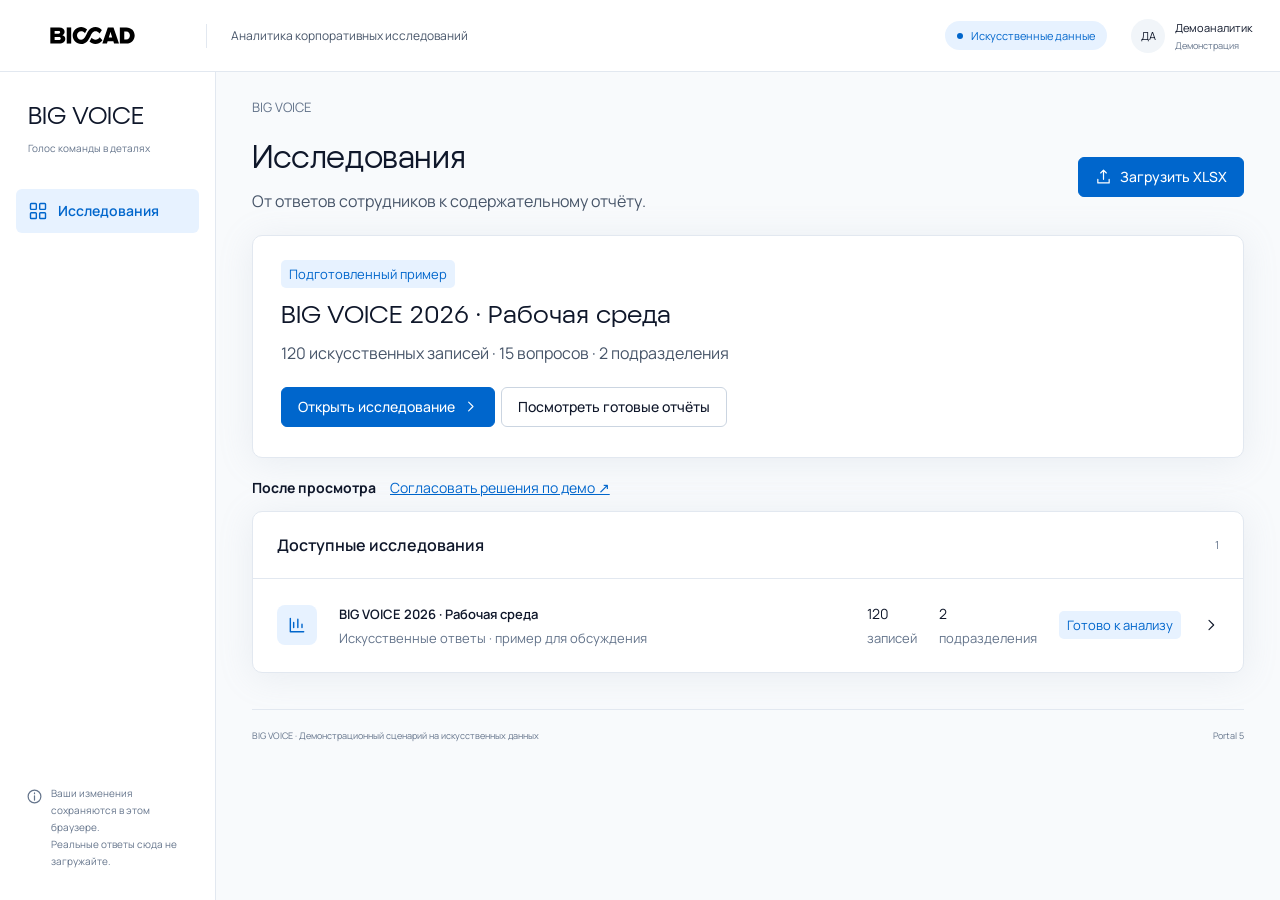
==== index.html @ deaf7852 "Publish BIG VOICE synthetic survey demo for GitHub Pages" ====
<!doctype html>
<html lang="ru">
  <head>
    <meta charset="UTF-8" />
    <meta name="viewport" content="width=device-width, initial-scale=1" />
    <meta name="theme-color" content="#0066cc" />
    <link rel="icon" type="image/svg+xml" href="./portal5/assets/logo-mark.svg" />
    <title>BIG VOICE — анализ ответов</title>
    <script type="module" crossorigin src="./assets/index-QwGUGbCB.js"></script>
    <link rel="modulepreload" crossorigin href="./assets/rolldown-runtime-pP25SEvz.js">
    <link rel="stylesheet" crossorigin href="./assets/index-2g3LGQXd.css">
  </head>
  <body><div id="root"></div></body>
</html>
---- assets/index-2g3LGQXd.css ----
.metric-dashboard{gap:20px;margin-top:16px;display:grid}.metric-method-note{border-left:3px solid var(--color-accent);background:var(--color-bg-subtle);border-radius:4px;padding:14px 18px}.metric-method-note strong{font-size:14px}.metric-method-note p,.metric-footnote{color:var(--color-ink-muted);margin:5px 0 0;font-size:13px}.metric-cards{grid-template-columns:repeat(auto-fit,minmax(min(100%,258px),1fr));gap:16px;display:grid}.metric-card{flex-direction:column;align-items:flex-start;min-width:0;padding:20px;display:flex}.metric-card h2{margin:0;font-size:17px;font-weight:650}.metric-number,.metric-unavailable{font-family:var(--font-display);color:var(--color-accent-text);font-variant-numeric:tabular-nums;margin:14px 0 4px;font-size:38px;line-height:1.1;display:block}.metric-unavailable{color:var(--color-ink-muted);font-size:25px}.metric-card .metric-base{color:var(--color-ink-muted);margin:4px 0 12px;font-size:12px;line-height:1.6}.metric-reference{border-top:1px solid var(--color-border);flex-wrap:wrap;gap:5px 14px;width:100%;margin:0 0 12px;padding-top:9px;font-size:12px;display:flex}.metric-reference b{white-space:nowrap;font-weight:600}.metric-card details{width:100%;margin-top:auto;font-size:13px}.metric-card summary{cursor:pointer;color:var(--color-accent-text);padding:5px 0;font-weight:650}.metric-card details p{margin:8px 0;line-height:1.5}.metric-source{gap:3px;margin:8px 0;display:grid}.metric-source .text-button{text-align:start;justify-self:start}.metric-source small,.metric-downloads span{color:var(--color-ink-muted)}.metric-downloads{flex-wrap:wrap;align-items:center;gap:12px;margin-top:12px;font-size:12px;display:flex}.metric-toolbar{flex-wrap:wrap;align-items:end;gap:14px;margin:12px 0;display:flex}.metric-toolbar label{min-width:min(260px,100%)}.metric-heat-cell{font-variant-numeric:tabular-nums}.metric-heat-cell small{color:var(--color-ink-muted);display:block}.driver-panel summary{cursor:pointer;font:600 18px var(--font-ui);color:var(--color-ink)}.driver-panel[open] summary{margin-bottom:14px}.metric-tabs{flex-direction:row;justify-self:start}.metric-card h2,.metric-card .metric-base{font:500 var(--text-base)/var(--leading-base) var(--font-ui)}.metric-number{font:500 28px/32px var(--font-mono)}.metric-reference,.metric-card summary,.metric-footnote{font-size:var(--text-sm);line-height:var(--leading-sm)}.metric-card .download-menu{margin-top:4px}.metric-card .metric-add{margin-top:6px}.metric-card .download-menu .metric-downloads{margin-top:4px}.feedback-desk{gap:18px;min-width:0;display:grid}.feedback-desk>label{max-width:360px}.feedback-tabs{flex-wrap:wrap;justify-self:start}.feedback-caption{color:var(--color-ink-muted);background:var(--color-bg-subtle);border:1px solid var(--color-border);border-radius:var(--radius-sm);padding:12px 16px;font-size:13px}.feedback-columns{grid-template-columns:minmax(200px,.8fr) minmax(280px,1.3fr);gap:24px;display:grid}.feedback-list{flex-direction:column;align-self:start;gap:5px;max-height:550px;display:flex;overflow:auto}.feedback-list button{background:var(--color-surface);color:var(--color-ink);border:1px solid var(--color-border);border-radius:var(--radius-sm);text-align:left;padding:12px}.feedback-list button[aria-pressed=true]{background:var(--color-accent-soft);border-color:var(--color-accent)}.feedback-list small{color:var(--color-ink-muted);margin-bottom:5px;font-size:11px;display:block}.feedback-list span{-webkit-line-clamp:2;-webkit-box-orient:vertical;font-size:13px;display:-webkit-box;overflow:hidden}.feedback-heading,.feedback-buttons{flex-wrap:wrap;justify-content:space-between;align-items:center;gap:12px;display:flex}.feedback-buttons{justify-content:start}.feedback-desk details{margin:18px 0;font-size:13px}.feedback-desk summary{cursor:pointer;color:var(--color-accent-text);font-weight:600}.feedback-editor textarea{min-height:105px}.feedback-editor .tools-row>label,.feedback-action-form .tools-row>label{flex:1;min-width:min(155px,100%)}.feedback-desk .tools-row{align-items:end}.feedback-desk .data-table th,.feedback-desk .data-table td{font-family:var(--font-ui);text-align:left}.feedback-desk .feedback-table{overflow-x:auto}.feedback-action-form{border:1px solid var(--color-border);border-radius:var(--radius-md);margin-top:18px;padding:20px}.feedback-action-form h3{margin-bottom:15px}@media (width<=850px){.feedback-columns{grid-template-columns:1fr}.feedback-list{max-height:190px}.feedback-desk .panel{padding:18px}.feedback-desk .button{white-space:normal}}@font-face{font-family:Manrope;font-style:normal;font-weight:200 800;font-display:swap;src:url(./Manrope-Variable-cyrillic-Dvxsihut.woff2)format("woff2");unicode-range:U+301,U+400-45F,U+490-491,U+4B0-4B1,U+2116}@font-face{font-family:Manrope;font-style:normal;font-weight:200 800;font-display:swap;src:url(./Manrope-Variable-latin-DHIcAJRg.woff2)format("woff2");unicode-range:U+??,U+131,U+152-153,U+2BB-2BC,U+2C6,U+2DA,U+2DC,U+304,U+308,U+329,U+2000-206F,U+20AC,U+2122,U+2191,U+2193,U+2212,U+2215,U+FEFF,U+FFFD}@font-face{font-family:Biocad Display;font-style:normal;font-weight:400;font-display:swap;src:url(./BiocadDisplay-Regular-CDNo1f7N.ttf)format("truetype")}@font-face{font-family:Biocad Display;font-style:normal;font-weight:700;font-display:swap;src:url(./BiocadDisplay-Bold-CX1rJ5Zh.ttf)format("truetype")}@font-face{font-family:Biocad Display;font-style:normal;font-weight:500 600;font-display:swap;src:url(./BiocadDisplay-Bold-CX1rJ5Zh.ttf)format("truetype")}@font-face{font-family:JetBrains Mono;font-style:normal;font-weight:100 800;font-display:swap;src:url(./JetBrainsMono-Variable-cyrillic-D73BlboJ.woff2)format("woff2");unicode-range:U+301,U+400-45F,U+490-491,U+4B0-4B1,U+2116}@font-face{font-family:JetBrains Mono;font-style:normal;font-weight:100 800;font-display:swap;src:url(./JetBrainsMono-Variable-latin-B9CIFXIH.woff2)format("woff2");unicode-range:U+??,U+131,U+152-153,U+2BB-2BC,U+2C6,U+2DA,U+2DC,U+304,U+308,U+329,U+2000-206F,U+20AC,U+2122,U+2191,U+2193,U+2212,U+2215,U+FEFF,U+FFFD}:root{--primary-50:#f2f8ff;--primary-100:#e7f2ff;--primary-200:#dcecff;--primary-300:#c4dfff;--primary-400:#7eb8ff;--primary-500:#3389f4;--primary-600:#06c;--primary-700:#09549d;--primary-800:#0b4482;--primary-900:#0e2a5a;--secondary-50:#f8fafc;--secondary-100:#f1f5f9;--secondary-200:#e2e8f0;--secondary-300:#cbd5e1;--secondary-400:#94a3b8;--secondary-500:#64748b;--secondary-600:#475569;--secondary-700:#334155;--secondary-800:#1e293b;--secondary-900:#0f172a;--neutral-50:#fafafa;--neutral-100:#f5f5f5;--neutral-200:#e5e5e5;--neutral-300:#d4d4d4;--neutral-400:#a3a3a3;--neutral-500:#737373;--neutral-600:#525252;--neutral-700:#404040;--neutral-800:#262626;--neutral-900:#171717;--red-50:#ffe9e8;--red-100:#fcdbd9;--red-200:#fac9c5;--red-300:#f8b7b2;--red-400:#f5928c;--red-500:#f16e65;--red-600:#ee4a3f;--red-700:#bf3b32;--red-800:#912d26;--red-900:#621e19;--green-50:#d9f2e7;--green-100:#c7ecdb;--green-200:#b6e5d0;--green-300:#a4dec4;--green-400:#80d1ac;--green-500:#5dc395;--green-600:#39b67d;--green-700:#2e9264;--green-800:#226d4b;--green-900:#174932;--orange-50:#fff7ed;--orange-100:#ffedd5;--orange-200:#fed7aa;--orange-300:#fdba74;--orange-400:#fb923c;--orange-500:#f97316;--orange-600:#ea580c;--orange-700:#c2410c;--orange-800:#9a3412;--orange-900:#7c2d12;--pink-50:#fdf2f8;--pink-100:#fce7f3;--pink-200:#fbcfe8;--pink-300:#f9a8d4;--pink-400:#f472b6;--pink-500:#ec4899;--pink-600:#db2777;--pink-700:#be185d;--pink-800:#9d174d;--pink-900:#831843;--purple-50:#f5f3ff;--purple-100:#ede9fe;--purple-200:#ddd6fe;--purple-300:#c4b5fd;--purple-400:#a78bfa;--purple-500:#8b5cf6;--purple-600:#7c3aed;--purple-700:#6d28d9;--purple-800:#5b21b6;--purple-900:#4c1d95;--teal-50:#f0fdfa;--teal-100:#ccfbf1;--teal-200:#99f6e4;--teal-300:#5eead4;--teal-400:#2dd4bf;--teal-500:#14b8a6;--teal-600:#0d9488;--teal-700:#0f766e;--teal-800:#115e59;--teal-900:#134e4a;--radius-10:10px;--radius-20:20px;--color-ink:var(--secondary-900);--color-ink-muted:var(--secondary-600);--color-ink-subtle:var(--secondary-500);--color-ink-faint:var(--secondary-400);--color-ink-inverse:#fff;--color-text-primary:var(--color-ink);--color-text-secondary:var(--color-ink-muted);--color-text-muted:var(--color-ink-subtle);--color-text-disabled:var(--color-ink-faint);--color-bg:#fff;--color-bg-page:var(--color-bg);--color-bg-canvas:var(--color-bg);--color-bg-navigation:var(--secondary-100);--color-bg-deep:var(--secondary-100);--color-bg-subtle:var(--secondary-50);--color-bg-muted:var(--secondary-100);--color-bg-hover:var(--secondary-100);--color-bg-overlay:#0f172a73;--color-surface:#fff;--color-surface-1:var(--color-surface);--color-surface-2:var(--secondary-50);--color-surface-3:var(--secondary-100);--color-surface-hover:var(--secondary-100);--color-surface-active:var(--secondary-200);--color-surface-elevated:#fff;--color-border:var(--secondary-200);--color-border-default:var(--color-border);--color-border-strong:var(--secondary-300);--color-border-subtle:var(--secondary-100);--color-border-hover:var(--secondary-400);--color-icon:var(--secondary-600);--color-icon-secondary:var(--secondary-500);--color-icon-muted:var(--secondary-400);--color-accent-light:var(--primary-400);--color-accent-base:var(--primary-600);--color-accent-dark:var(--primary-900);--color-accent:var(--color-accent-base);--color-accent-default:var(--color-accent);--color-accent-hover:var(--primary-700);--color-accent-active:var(--primary-800);--color-accent-soft:var(--primary-100);--color-accent-soft-hover:var(--primary-200);--color-accent-text:var(--primary-600);--color-accent-subtle:color-mix(in srgb, var(--color-accent-base) 10%, transparent);--color-accent-selected:color-mix(in srgb, var(--color-accent-base) 16%, transparent);--color-accent-focus:color-mix(in srgb, var(--color-accent-base) 30%, transparent);--color-accent-border:color-mix(in srgb, var(--color-accent-base) 50%, transparent);--color-accent-ring:color-mix(in srgb, var(--color-accent-base) 40%, transparent);--color-accent-gradient:linear-gradient(135deg, #3389f4 0%, #06c 100%);--color-on-accent:#fff;--color-status-success:var(--green-600);--color-status-success-soft:var(--green-50);--color-status-success-text:var(--green-800);--color-status-warning:var(--orange-500);--color-status-warning-soft:var(--orange-50);--color-status-warning-text:var(--orange-700);--color-status-danger:var(--red-600);--color-status-danger-soft:var(--red-50);--color-status-danger-text:var(--red-700);--color-status-danger-ring:color-mix(in srgb, var(--red-600) 30%, transparent);--color-status-info:var(--primary-500);--color-status-info-soft:var(--primary-100);--color-status-info-text:var(--primary-700);--color-status-error:var(--color-status-danger);--color-status-error-soft:var(--color-status-danger-soft);--color-status-error-text:var(--color-status-danger-text);--color-status-on:#fff;--color-avatar-blue-bg:#e7f2ff;--color-avatar-blue-text:#06c;--color-avatar-orange-bg:#ffedd5;--color-avatar-orange-text:#ea580c;--color-avatar-purple-bg:#ede9fe;--color-avatar-purple-text:#7c3aed;--color-avatar-green-bg:#c7ecdb;--color-avatar-green-text:#2e9264;--color-avatar-teal-bg:#ccfbf1;--color-avatar-teal-text:#0f766e;--color-avatar-pink-bg:#fce7f3;--color-avatar-pink-text:#db2777;--color-ai-from:var(--primary-500);--color-ai-to:var(--purple-500);--color-ai-soft:linear-gradient(135deg, #e7f2ff 0%, #f5f3ff 100%);--radius-2xs:4px;--radius-xs:6px;--radius-sm:8px;--radius-md:12px;--radius-lg:16px;--radius-xl:22px;--radius-2xl:24px;--radius-3xl:26px;--radius-full:9999px;--shadow-xs:0 1px 2px #94a3b81f;--shadow-sm:0 2px 5px #94a3b826;--shadow-md:0 2px 20px #94a3b840;--shadow-lg:0 4px 35px #94a3b826;--shadow-tooltip:0 2px 5px #94a3b826;--shadow-dropdown:0 2px 20px #94a3b840;--shadow-card:0 4px 35px #94a3b826;--shadow-input-active:0 0 0 2px var(--color-accent-ring);--shadow-ring:0 0 0 2px var(--color-accent-ring);--shadow-overlay:0 2.77px 2.21px #68686812, 0 6.65px 5.32px #6868680d, 0 12.52px 10.02px #6868680a, 0 22.34px 17.87px #68686809, 0 41.78px 33.42px #68686807, 0 100px 80px #68686805;--font-ui:"Manrope", -apple-system, BlinkMacSystemFont, system-ui, sans-serif;--font-display:"Biocad Display", "Manrope", -apple-system, system-ui, sans-serif;--font-mono:"JetBrains Mono", ui-monospace, SFMono-Regular, monospace;--duration-fast:.1s;--duration-base:.2s;--duration-slow:.25s;--duration-slower:.32s;--duration-highlight:3s;--duration-highlight-fade:.5s;--duration-glow:1.5s;--ease-out:cubic-bezier(.16, 1, .3, 1);--ease-in-out:cubic-bezier(.4, 0, .2, 1);--z-dropdown:1000;--z-sticky:1100;--z-fixed:1200;--z-overlay:1300;--z-modal:1400;--z-popover:1500;--z-toast:1600;--z-tooltip:1700;--header-h:60px;--sidebar-w:232px;--sidebar-w-collapsed:60px;--container-max:1400px;--text-xs:12px;--leading-xs:16px;--text-sm:13px;--leading-sm:18px;--text-base:14px;--leading-base:20px;--text-md:16px;--leading-md:24px;--text-lg:18px;--leading-lg:28px;--text-xl:20px;--leading-xl:28px;--text-2xl:24px;--leading-2xl:32px;--text-3xl:32px;--leading-3xl:40px;--weight-normal:400;--weight-medium:500;--weight-semibold:600;--weight-bold:700;--weight-extrabold:800}.distribution{width:100%;height:auto;font-family:var(--font-ui);display:block;overflow:visible}.distribution-mobile{display:none}.chart-grid{stroke:var(--color-border);stroke-width:1px;stroke-dasharray:3 5}.chart-label{fill:var(--color-ink-muted);font-size:14px}.chart-tick{fill:var(--color-ink-subtle);font:12px var(--font-mono)}.chart-value{fill:var(--color-ink);font:500 14px var(--font-mono)}.chart-bar{fill:var(--color-accent)}.chart-empty{text-align:center;color:var(--color-ink-muted);padding:80px 20px}.slide,.slide *{box-sizing:border-box}.slide{background:var(--color-surface);width:1280px;height:720px;color:var(--color-ink);font-family:var(--font-ui);flex-direction:column;padding:36px 48px 28px;display:flex;overflow:hidden}.slide p,.slide h1,.slide h2{margin:0}.slide-brand{height:40px;color:var(--color-ink-muted);align-items:center;gap:24px;margin-bottom:25px;font-size:13px;display:flex}.slide-brand img{width:118px;height:auto}.slide-demo{background:var(--color-accent-soft);color:var(--color-accent-text);border-radius:6px;margin-left:auto;padding:7px 12px}.slide .slide-title{font:400 34px/1.2 var(--font-display);overflow-wrap:anywhere;height:82px}.slide .slide-scope{color:var(--color-ink-muted);margin-top:4px;font-size:15px}.slide-body{flex:1;grid-template-columns:790px 1fr;gap:30px;min-height:0;margin-top:22px;display:grid}.slide-chart{border-right:1px solid var(--color-border);min-width:0;padding-right:26px}.slide h2{font-size:17px;font-weight:600;line-height:1.5}.slide .slide-unit{color:var(--color-ink-subtle);margin:7px 0 13px;font-size:12px}.slide .distribution{width:720px}.slide-base{border-bottom:1px solid var(--color-border);align-items:center;gap:14px;margin-bottom:20px;padding-bottom:22px;display:flex}.slide-base strong{font:400 48px/1 var(--font-display);color:var(--color-accent)}.slide-base span{max-width:105px;color:var(--color-ink-muted);font-size:13px;line-height:1.6}.slide .slide-note{white-space:pre-wrap;overflow-wrap:anywhere;height:224px;margin-top:12px;font-size:15px;line-height:1.65}.slide-note-empty{color:var(--color-ink-subtle)}.slide-footer{border-top:1px solid var(--color-border);color:var(--color-ink-muted);justify-content:space-between;align-items:end;margin-top:18px;padding-top:14px;font-size:11px;line-height:1.7;display:flex}.slide-footer>span{font:14px var(--font-mono)}.slide{break-after:page}.slide:last-child{break-after:auto}.slide-text{white-space:pre-wrap;overflow-wrap:anywhere;flex:1;min-height:0;padding:32px 0;font-size:24px;line-height:1.65}.slide-summary{flex:1;min-height:0;padding-top:15px}.slide-summary table,.slide-comparison{border-collapse:collapse;text-align:left;width:100%;font-size:12px;line-height:1.35}.slide-summary td,.slide-summary th,.slide-comparison td,.slide-comparison th{border-bottom:1px solid var(--color-border);padding:5px 8px}.slide-summary td:not(:first-child),.slide-comparison td:not(:first-child){font-family:var(--font-mono);text-align:right}.slide-summary>p{margin-top:10px;font-size:12px}.slide-comparison{font-size:11px}.slide-comparison th{font-size:10px}.slide .slide-scope{font-size:12px;line-height:1.5}.slide-chart>h2{font-size:15px}.slide .slide-title{flex-shrink:0;height:70px}.slide-summary{overflow:hidden}.slide-summary td,.slide-summary th{padding-block:3px}.slide-summary>p{white-space:pre-wrap;overflow-wrap:anywhere}.slide .slide-title{height:auto;max-height:84px;line-height:1.2}.slide .slide-scope,.slide .slide-unit,.slide-footer{font-size:14px}.slide-footer{margin-top:auto;line-height:1.4}.slide-story{overflow-wrap:anywhere;flex:1;min-height:0;margin:14px 0}.story-table{border-collapse:collapse;text-align:left;width:100%;font-size:18px;line-height:1.25}.story-table th,.story-table td{border-bottom:1px solid var(--color-border);padding:5px 12px}.story-table thead{background:var(--color-bg-subtle)}.story-table th:not(:first-child),.story-table td{text-align:right}.story-table strong,.evp-pair strong{font-family:var(--font-mono);font-variant-numeric:tabular-nums}.story-evidence small{font:13px/18px var(--font-ui);color:var(--color-ink-muted);display:block}.story-table tfoot{border-top:2px solid var(--color-border)}.story-table tfoot th{font-weight:500}.evp-definition{font-size:18px}.evp-pair{grid-template-columns:repeat(2,minmax(0,1fr));gap:24px;margin:20px 0;display:grid}.evp-pair section{background:var(--color-bg-subtle);border-top:3px solid var(--color-accent);padding:24px}.evp-pair strong{color:var(--color-accent-text);margin:12px 0 4px;font-size:38px;display:block}.story-note,.slide-story blockquote{white-space:pre-wrap;font-size:16px;line-height:1.45}.story-note{margin:10px 0}.slide-story blockquote{border-left:3px solid var(--color-accent);margin:12px 0;padding:8px 16px}.slide-body.full-chart{grid-template-columns:1fr}.full-chart .slide-chart{border:0;padding:0}.full-chart .distribution{width:100%;max-height:322px}.slide .slide-title{text-wrap:balance}.slide .evp-pair h2{margin-top:8px;font-size:22px}.story-table:has(+small) td{padding-block:2px}.slide-story:has(.story-note) .story-table td{padding-block:2px}.slide-story:has(.story-note) .story-table small{margin-left:12px;display:inline-block}.slide-story .story-table td,.slide-story .story-table th{padding-block:3px}.slide:has(.slide-story) .slide-brand{margin-bottom:12px}.slide-story{margin:8px 0}*{box-sizing:border-box}html{font:14px var(--font-ui);color:var(--color-ink);background:var(--color-bg-subtle);-webkit-font-smoothing:antialiased}body{margin:0}button,input,select,textarea{font:inherit}button{cursor:pointer}button:disabled{cursor:not-allowed;opacity:.5}button,a,input,select,textarea{transition:background-color .12s,border-color .12s}:focus-visible{outline:2px solid var(--color-accent);outline-offset:3px;box-shadow:var(--shadow-ring)}h1,h2,h3,p{margin:0}h2{font-size:19px;font-weight:600}h3{font-size:14px}p{line-height:1.7}button svg{flex-shrink:0}a{color:var(--color-accent-text)}.topbar{background:var(--color-surface);border-bottom:1px solid var(--color-border);align-items:center;gap:24px;height:72px;padding:0 28px;display:flex}.brand-logo{width:129px}.topbar-divider{background:var(--color-border);width:1px;height:24px;margin-left:25px}.service-label{color:var(--color-ink-muted);font-size:12px}.demo-pill{background:var(--color-accent-soft);color:var(--color-accent-text);border-radius:30px;align-items:center;gap:8px;margin-left:auto;padding:7px 12px;font-size:11px;display:flex}.demo-pill>span{background:var(--color-accent);border-radius:50%;width:6px;height:6px}.profile{align-items:center;gap:10px;font-size:11px;display:flex}.profile small{color:var(--color-ink-subtle);margin-top:4px;display:block}.avatar{background:var(--color-bg-muted);border-radius:50%;place-items:center;width:34px;height:34px;font-size:11px;display:grid}.app{min-height:100vh}.sidebar{background:var(--color-surface);border-right:1px solid var(--color-border);flex-direction:column;width:216px;min-height:calc(100vh - 72px);padding:30px 16px;display:flex;position:absolute;top:72px;bottom:0;left:0}.product-name{font:25px var(--font-display);padding:0 12px 34px}.product-name>span{font:10px var(--font-ui);color:var(--color-ink-subtle);margin-top:9px;display:block}nav{flex-direction:column;gap:6px;display:flex}.nav-item{color:var(--color-ink-muted);text-align:left;background:0 0;border:0;border-radius:6px;align-items:center;gap:10px;padding:12px;font-size:12px;display:flex}.nav-item:hover{background:var(--color-bg-subtle)}.nav-item.active{color:var(--color-accent-text);background:var(--color-accent-soft);font-weight:600}.nav-count{font:10px var(--font-mono);background:var(--color-bg-muted);border-radius:4px;margin-left:auto;padding:3px 6px}.nav-divider{background:var(--color-border);height:1px;margin:18px 12px}.nav-study-label{color:var(--color-ink-subtle);padding:0 12px 9px;font-size:10px}.sidebar-bottom{color:var(--color-ink-subtle);gap:8px;margin-top:auto;padding:40px 10px 0;font-size:10px;display:flex}.sidebar-bottom svg{flex-shrink:0;margin-top:3px}main{max-width:1740px;min-height:calc(100vh - 72px);margin-left:216px;padding:26px 36px}.breadcrumb{color:var(--color-ink-subtle);align-items:center;gap:10px;min-width:0;margin-bottom:24px;font-size:11px;display:flex}.breadcrumb button{color:var(--color-ink-subtle);background:0 0;border:0;padding:0;font-size:11px}.breadcrumb>span{text-overflow:ellipsis;white-space:nowrap;overflow:hidden}.page-heading{justify-content:space-between;align-items:center;gap:20px;margin-bottom:22px;display:flex}.page-heading h1{font:36px/1.2 var(--font-display);letter-spacing:-.4px;outline:none}.page-heading p{color:var(--color-ink-muted);max-width:75ch;margin-top:9px;font-size:12px}.card{background:var(--color-surface);border:1px solid var(--color-border);box-shadow:var(--shadow-card);border-radius:10px;min-width:0}.panel{padding:26px}.panel h2{margin-bottom:14px}.panel>p{margin-bottom:20px}.muted{color:var(--color-ink-subtle);font-size:12px;line-height:1.8}.tag{background:var(--color-accent-soft);color:var(--color-accent-text);white-space:nowrap;border-radius:5px;padding:5px 8px;font-size:10px;display:inline-flex}.button{border:1px solid var(--color-border-strong);background:var(--color-surface);min-height:40px;color:var(--color-ink);white-space:nowrap;border-radius:6px;justify-content:center;align-items:center;gap:8px;padding:9px 16px;font-size:12px;font-weight:500;text-decoration:none;display:inline-flex}.button:hover:not(:disabled){background:var(--color-bg-subtle);border-color:var(--color-border-hover)}.button.primary{background:var(--color-accent);border-color:var(--color-accent);color:var(--color-on-accent)}.button.primary:hover:not(:disabled){background:var(--color-accent-hover)}.text-button{color:var(--color-accent-text);background:0 0;border:0;justify-content:center;align-items:center;gap:7px;padding:8px 0;font-size:12px;display:inline-flex}.text-button:hover:not(:disabled){text-underline-offset:3px;text-decoration:underline}label{color:var(--color-ink-muted);flex-direction:column;gap:9px;font-size:12px;font-weight:600;display:flex}select,input,textarea{border:1px solid var(--color-border-strong);background:var(--color-surface);width:100%;min-width:0;color:var(--color-ink);border-radius:6px;font-weight:400}input,select{height:40px;padding:0 12px}textarea{resize:vertical;min-height:155px;padding:12px;font-size:13px;line-height:1.8}select:hover,input:hover,textarea:hover{border-color:var(--color-border-hover)}fieldset{border:0;min-width:0;margin:0;padding:0}.input-caption{color:var(--color-ink-subtle);justify-content:space-between;gap:12px;margin-top:9px;font-size:10px;display:flex}.welcome{grid-template-columns:1.15fr 1fr;gap:55px;padding:36px 40px;display:grid}.welcome-copy>p{color:var(--color-ink-muted);max-width:50ch;margin-bottom:24px;font-size:12px}.welcome-caption{color:var(--color-ink-subtle);margin-top:15px;font-size:10px;display:block}.welcome-visual{background:var(--color-bg-subtle);border:1px solid var(--color-border);border-radius:10px;align-self:center;padding:24px 27px}.visual-heading{justify-content:space-between;align-items:center;margin-bottom:18px;font-size:12px;font-weight:600;display:flex}.visual-heading svg{color:var(--color-accent)}.visual-row{margin:16px 0}.visual-row>span{color:var(--color-ink-muted);font-size:11px}.visual-row>div{background:var(--color-bg-muted);border-radius:3px;height:12px;margin-top:7px}.visual-row i{background:var(--color-accent);border-radius:3px;height:100%;display:block}.visual-row:nth-child(3) i{opacity:.7}.visual-row:nth-child(4) i{opacity:.5}.visual-row:nth-child(5) i{opacity:.85}.welcome-visual>p{color:var(--color-ink-subtle);margin-top:22px;font-size:9px}.journey{grid-template-columns:repeat(3,1fr);gap:22px;margin:27px 0 30px;display:grid}.journey>div{align-items:center;gap:12px;display:flex}.journey>div>span{background:var(--color-surface);border:1px solid var(--color-border);width:32px;height:32px;font:12px var(--font-mono);color:var(--color-accent);border-radius:50%;place-items:center;display:grid}.journey strong{font-size:12px;font-weight:600}.journey p{color:var(--color-ink-subtle);margin-top:4px;font-size:10px}.section-head{border-bottom:1px solid var(--color-border);justify-content:space-between;align-items:center;gap:16px;padding:22px 24px;display:flex}.section-head h2{font-size:16px}.section-head>span{color:var(--color-ink-subtle);font-size:11px}.section-head p{color:var(--color-ink-subtle);margin-top:6px;font-size:11px}.study-row{text-align:left;border:0;border-bottom:1px solid var(--color-border);width:100%;color:var(--color-ink);background:0 0;align-items:center;gap:22px;padding:25px 24px;font-size:14px;display:flex}.study-row:last-child{border-bottom:0}.study-row:hover{background:var(--color-bg-subtle)}.study-row small{color:var(--color-ink-subtle);margin-top:6px;font-size:10px;display:block}.study-row-title{flex:1;min-width:0}.study-row-title strong{overflow-wrap:anywhere;font-size:13px;font-weight:600}.study-icon{background:var(--color-accent-soft);width:40px;height:40px;color:var(--color-accent);border-radius:8px;flex-shrink:0;place-items:center;display:grid}.study-row>span:not(.study-row-title):not(.study-icon){flex-shrink:0}.study-intro{justify-content:space-between;align-items:center;gap:30px;padding:26px 30px;display:flex}.study-intro h2{font:26px var(--font-display);margin:14px 0 12px}.study-intro p{color:var(--color-ink-muted);max-width:70ch;font-size:12px}.source-line{color:var(--color-ink-subtle);margin-top:17px;font-size:10px;line-height:1.8}.summary-strip{grid-template-columns:repeat(4,1fr);margin:26px 0 30px;padding:4px 0;display:grid}.summary-strip>div{border-right:1px solid var(--color-border);flex-direction:column;gap:9px;padding:0 25px;display:flex}.summary-strip>div:first-child{padding-left:0}.summary-strip>div:last-child{border:0}.summary-strip span{color:var(--color-ink-subtle);font-size:11px}.overview-grid{grid-template-columns:minmax(0,1fr) 300px;gap:24px;display:grid}.question-row{border:0;border-bottom:1px solid var(--color-border);text-align:left;width:100%;color:var(--color-ink);background:0 0;align-items:center;gap:25px;padding:19px 24px;font-size:12px;display:flex}.question-row:last-child{border:0}.question-row:hover{background:var(--color-bg-subtle)}.question-row>span:first-child{flex:1}.question-row small{color:var(--color-ink-subtle);margin:3px 0 6px;font-size:10px;display:block}.question-row strong{font-size:12px;font-weight:600}.question-row>span:nth-child(2){text-align:right;font-family:var(--font-mono)}.question-row>span:nth-child(2) small{font-family:var(--font-ui);margin:5px 0 0}.overview-aside{flex-direction:column;gap:23px;display:flex}.overview-aside h2{font-size:16px}.department-row{border-bottom:1px solid var(--color-border);justify-content:space-between;gap:10px;padding:16px 0;font-size:12px;line-height:1.7;display:flex}.department-row strong{font:14px var(--font-mono)}.overview-aside .muted{margin:16px 0 0;font-size:10px}.method-card{color:var(--color-ink-muted);padding:0 12px}.method-card>svg{color:var(--color-accent);float:left;margin-right:9px}.method-card h3{margin:2px 0 14px;font-size:12px}.method-card p{margin-top:12px;font-size:11px}.analysis-toolbar{align-items:end;gap:24px;margin-bottom:24px;display:flex}.scope-field{width:330px;max-width:100%}.analysis-toolbar>.muted{flex:1;margin-bottom:10px;font-size:11px}.analysis-toolbar .text-button{margin-bottom:5px}.analysis-layout{grid-template-columns:230px minmax(0,1fr);align-items:start;gap:24px;display:grid}.question-nav{padding:22px 12px}.question-nav h2{padding:0 10px 12px;font-size:15px}.question-nav h3{color:var(--color-ink-subtle);padding:19px 10px 9px;font-size:10px;font-weight:500}.question-nav button{text-align:left;color:var(--color-ink-muted);background:0 0;border:0;border-radius:5px;justify-content:space-between;align-items:center;gap:8px;width:100%;padding:11px 10px;font-size:11px;line-height:1.7;display:flex}.question-nav button:hover{background:var(--color-bg-subtle)}.question-nav button.active{background:var(--color-accent-soft);color:var(--color-accent-text);font-weight:600}.analysis-card{padding:25px 26px 0}.card-heading{justify-content:space-between;align-items:center;gap:16px;display:flex}.card-heading h2{font:26px var(--font-display)}.section-caption{color:var(--color-ink-subtle);margin-bottom:7px;font-size:10px;display:block}.question{color:var(--color-ink-muted);max-width:75ch;margin-top:16px;font-size:12px}.sample-strip{border-top:1px solid var(--color-border);border-bottom:1px solid var(--color-border);flex-wrap:wrap;gap:27px;margin:23px 0;padding:18px 0;display:flex}.sample-strip>div{border-right:1px solid var(--color-border);flex-direction:column;gap:6px;padding-right:27px;display:flex}.sample-strip>div:last-child{border:0;padding:0}.sample-strip strong{font:28px var(--font-display)}.sample-strip>div:nth-child(2) strong{color:var(--color-accent)}.sample-strip span{color:var(--color-ink-subtle);font-size:10px}.chart-heading{justify-content:space-between;align-items:center;gap:16px;margin-bottom:22px;display:flex}.chart-heading h3{font-size:12px}.segmented{border:1px solid var(--color-border);background:var(--color-bg-subtle);border-radius:6px;flex-shrink:0;padding:3px;display:flex}.segmented button{color:var(--color-ink-muted);background:0 0;border:0;border-radius:4px;padding:6px 9px;font-size:10px}.segmented button[aria-pressed=true]{color:var(--color-accent-text);background:var(--color-surface);box-shadow:var(--shadow-xs)}.chart-footnote{border-top:1px solid var(--color-border);color:var(--color-ink-subtle);align-items:start;gap:9px;margin-top:15px;padding:17px 0;font-size:10px;display:flex}.chart-footnote svg{flex-shrink:0;margin-top:3px}.analysis-actions{background:var(--color-bg-subtle);border-top:1px solid var(--color-border);border-radius:0 0 10px 10px;justify-content:space-between;align-items:center;gap:20px;margin:0 -26px;padding:20px 26px;display:flex}.analysis-actions strong{overflow-wrap:anywhere;font-size:12px;font-weight:600;display:block}.analysis-actions span{color:var(--color-ink-subtle);margin-top:6px;font-size:10px;line-height:1.6;display:block}.report-tray{border:1px solid var(--color-accent-border);background:var(--color-accent-soft);border-radius:8px;align-items:center;gap:14px;margin:24px 0;padding:17px 22px;font-size:11px;display:flex}.report-tray>span{flex:1;line-height:1.8}.report-tray>svg{color:var(--color-accent);flex-shrink:0}.data-table{border-collapse:collapse;width:100%;font-size:12px}.data-table th{color:var(--color-ink-subtle);background:var(--color-bg-subtle);text-align:left;font-size:10px;font-weight:500}.data-table td,.data-table th{border-bottom:1px solid var(--color-border);padding:13px 10px;line-height:1.6}.data-table td:not(:first-child),.data-table th:not(:first-child){text-align:right}.data-table td:not(:first-child){font-family:var(--font-mono);font-size:11px}.data-table small{font:9px var(--font-ui);color:var(--color-ink-subtle);margin-top:5px;display:block}.comparison-note{color:var(--color-ink-muted);margin-bottom:14px;font-size:10px}.table-scroll{overflow:auto}.table-scroll table{min-width:400px}.chart-loading{min-height:300px;color:var(--color-ink-subtle);place-items:center;display:grid}.import-layout{grid-template-columns:minmax(0,1fr) 300px;align-items:start;gap:25px;display:grid}.import-help{color:var(--color-ink-muted);font-size:12px;line-height:1.8}.import-help h2{font-size:17px}.import-help h3{margin:26px 0 12px}.import-help ol{padding-left:20px}.import-help li{margin:14px 0}.check-label{flex-direction:row;align-items:center;margin:25px 0 15px;font-size:11px;font-weight:400;line-height:1.7}.check-label input{flex-shrink:0;width:16px;height:16px}.upload-zone{border:1px dashed var(--color-accent);color:var(--color-accent-text);background:var(--color-accent-soft);cursor:pointer;text-align:center;border-radius:8px;align-items:center;padding:32px 20px;position:relative}.upload-zone input{max-width:270px;height:auto;margin-top:12px;padding:8px;font-size:11px}.upload-zone>span{color:var(--color-ink-muted);font-size:10px;font-weight:400}.upload-zone.disabled{opacity:1;cursor:default}.import-result{border-top:1px solid var(--color-border);margin-top:24px;padding-top:22px}.import-result p{color:var(--color-ink-muted);margin:12px 0 20px;font-size:12px}.import-result label{margin-bottom:18px}.import-result td:last-child{font-family:var(--font-ui);text-align:left}.success-line{color:var(--color-status-success-text);align-items:center;gap:8px;font-size:13px;font-weight:600;display:flex}.reports-grid{grid-template-columns:repeat(3,minmax(0,1fr));gap:24px;display:grid}.report-card{flex-direction:column;align-items:start;padding:25px;display:flex;position:relative}.report-card>svg{color:var(--color-accent);margin-bottom:26px}.report-card>.tag{position:absolute;top:27px;right:22px}.report-card h2{font:23px/1.3 var(--font-display);overflow-wrap:anywhere}.report-card>p{color:var(--color-ink-subtle);margin-top:12px;font-size:10px}.report-topics{color:var(--color-ink-muted);flex-direction:column;flex:1;gap:8px;margin:20px 0 24px;font-size:11px;display:flex}.report-card .button{width:100%}.empty-state{text-align:center;padding:60px 30px}.empty-state>svg{color:var(--color-accent);margin-bottom:20px}.empty-state h2{font:28px var(--font-display)}.empty-state p{max-width:58ch;color:var(--color-ink-muted);margin:15px auto 24px;font-size:12px}.editor-toolbar{border-bottom:1px solid var(--color-border);align-items:end;gap:14px;margin-bottom:25px;padding-bottom:25px;display:flex}.editor-toolbar>label{flex:1;max-width:460px}.save-state{color:var(--color-ink-subtle);max-width:140px;margin:0 auto 10px 0;font-size:10px;line-height:1.7}.editor-layout{grid-template-columns:320px minmax(0,1fr);align-items:start;gap:24px;display:grid}.block-list .section-head{padding:22px 20px}.block-item{text-align:left;width:100%;color:var(--color-ink);border:0;border-left:3px solid #0000;border-bottom:1px solid var(--color-border);background:0 0;align-items:start;gap:13px;padding:20px 17px;display:flex}.block-item.active{border-left-color:var(--color-accent);background:var(--color-accent-soft)}.block-number{font:12px var(--font-mono);color:var(--color-ink-subtle);margin-top:2px}.block-item strong{overflow-wrap:anywhere;font-size:12px;font-weight:600;line-height:1.7}.block-item small{color:var(--color-ink-subtle);margin-top:7px;font-size:10px;line-height:1.8;display:block}.add-more{margin:15px 20px}.block-editor>.section-head{padding:22px 25px}.block-controls{align-items:center;gap:10px;display:flex}.block-controls .button{min-height:30px;padding:6px 10px;font-size:10px}.block-controls .text-button{font-size:10px}.danger-text{color:var(--color-status-danger-text)}.block-editor fieldset{padding:24px 25px}.block-context{background:var(--color-bg-subtle);border-radius:6px;align-items:start;gap:12px;margin:24px 0;padding:18px;display:flex}.block-context svg{color:var(--color-accent);flex-shrink:0}.block-context strong{font-size:12px;font-weight:500;line-height:1.8}.block-context p{margin-top:8px;font-size:11px}.block-context small{color:var(--color-ink-subtle);margin-top:12px;font-size:10px;line-height:1.8;display:block}.editor-note{padding:0 25px 24px;font-size:10px}.preview-actions{align-items:center;gap:12px;margin-bottom:20px;display:flex}.preview-actions>span{color:var(--color-ink-muted);margin-right:auto;font-size:12px}.preview-explanation{color:var(--color-ink-muted);margin-bottom:22px;font-size:12px}.preview-panel{background:var(--color-bg-muted);border:1px solid var(--color-border);border-radius:10px;padding:24px}.preview-canvas{background:var(--color-surface);box-shadow:var(--shadow-md);position:relative;overflow:hidden}.preview-canvas iframe{transform-origin:0 0;border:0;width:1280px;position:absolute;top:0;left:0}.feedback:empty{display:none}.feedback{margin-bottom:18px;font-size:12px}.status{color:var(--color-accent-text);align-items:center;gap:9px;display:flex}.error{background:var(--color-status-danger-soft);color:var(--color-status-danger-text);border-radius:6px;margin-bottom:20px;padding:15px;font-size:12px;line-height:1.8}.error .text-button{margin-left:16px}.page-footer{border-top:1px solid var(--color-border);color:var(--color-ink-subtle);justify-content:space-between;gap:20px;margin-top:36px;padding-top:18px;font-size:9px;line-height:1.8;display:flex}.loading-state{padding:40px}.skip-link{z-index:10;background:var(--color-surface);color:var(--color-accent);padding:12px;position:absolute;top:-80px;left:12px}.skip-link:focus{top:8px}@media (width>=1600px){main{padding:30px 48px}.welcome{gap:100px;padding:42px 48px}.welcome-copy h2{font-size:40px}.analysis-layout{grid-template-columns:260px minmax(0,1fr)}}@media (width<=1200px){main{padding:24px}.sidebar{width:190px;padding-left:12px;padding-right:12px}main{margin-left:190px}.overview-grid{grid-template-columns:minmax(0,1fr) 260px}.welcome{gap:30px;padding:30px}.study-row{gap:15px;padding:22px 20px}.study-row .tag{display:none}.analysis-layout{grid-template-columns:195px minmax(0,1fr);gap:18px}.analysis-card{padding:22px 20px 0}.analysis-actions{flex-wrap:wrap;margin:0 -20px;padding:18px 20px}.chart-heading{flex-wrap:wrap}.sample-strip{gap:18px}.sample-strip>div{padding-right:18px}.editor-layout{grid-template-columns:270px minmax(0,1fr)}.editor-toolbar{flex-wrap:wrap}.editor-toolbar>label{min-width:240px}.save-state{max-width:none}.block-editor>.section-head{flex-wrap:wrap}.reports-grid{grid-template-columns:repeat(2,minmax(0,1fr))}.import-layout{grid-template-columns:minmax(0,1fr) 250px}}@media (width<=1000px){.service-label,.topbar-divider{display:none}.overview-grid,.import-layout{grid-template-columns:1fr}.overview-aside{grid-template-columns:1fr 1fr;display:grid}.welcome-copy h2{font-size:29px}.welcome{gap:24px;padding:26px}.welcome-visual{padding:20px}.study-intro{flex-wrap:wrap}.summary-strip>div{padding:0 15px}.analysis-layout{grid-template-columns:1fr}.question-nav{flex-wrap:wrap;gap:12px;padding:15px;display:flex}.question-nav h2{width:100%;padding-bottom:0}.question-nav h3{padding-top:5px}.question-nav>div{flex:1;min-width:140px}.analysis-toolbar>.muted{display:none}.editor-layout{grid-template-columns:240px minmax(0,1fr);gap:16px}.block-editor fieldset{padding:18px}.block-context{padding:12px}.journey{gap:12px}.journey strong{font-size:11px}.journey p{font-size:9px}}@media (width<=760px){.topbar{gap:12px;height:60px;padding:0 18px}.brand-logo{width:105px}.profile{display:none}.demo-pill{padding:6px 8px;font-size:9px}.sidebar{border-right:0;border-bottom:1px solid var(--color-border);width:auto;min-height:0;padding:12px 15px;position:static}.product-name,.sidebar-bottom,.nav-divider,.nav-study-label{display:none}.sidebar nav{flex-flow:wrap;gap:4px}.nav-item{gap:6px;padding:9px;font-size:11px}.nav-item svg{width:17px;height:17px}.nav-count{display:none}main{margin:0;padding:20px 18px}.page-heading h1{font-size:30px}.page-heading{flex-wrap:wrap;align-items:start;gap:15px}.page-heading p{font-size:11px}.breadcrumb{margin-bottom:20px;font-size:10px}.welcome{grid-template-columns:1fr;padding:25px}.welcome-visual{display:none}.welcome-copy h2{font-size:31px}.journey{grid-template-columns:1fr;gap:17px}.journey strong{font-size:12px}.journey p{font-size:10px}.study-row{flex-wrap:wrap;gap:15px}.study-row-title{flex-basis:calc(100% - 65px)}.study-row>span:nth-child(3){margin-left:55px}.study-row>svg{margin-left:auto}.study-intro{padding:22px}.study-intro h2{font-size:25px}.summary-strip{grid-template-columns:1fr 1fr;gap:24px}.summary-strip>div{padding:0 15px!important}.summary-strip>div:nth-child(2){border:0}.summary-strip span{font-size:10px}.summary-strip strong{font-size:30px}.overview-aside{grid-template-columns:1fr}.question-row{gap:15px;padding:18px}.question-row>.muted{display:none}.panel{padding:22px}.analysis-toolbar{gap:12px}.scope-field{flex:1}.question-nav{gap:8px}.question-nav>div{min-width:130px}.analysis-card{padding:20px 16px 0}.card-heading{flex-wrap:wrap;align-items:start}.card-heading h2{font-size:25px}.sample-strip{justify-content:space-between;gap:12px}.sample-strip>div{padding-right:12px}.sample-strip strong{font-size:26px}.sample-strip span{font-size:9px}.analysis-actions{margin:0 -16px;padding:18px 16px}.analysis-actions .button{width:100%}.report-tray{flex-wrap:wrap;padding:16px}.report-tray>span{min-width:200px}.report-tray>.button{width:100%}.analysis-card .distribution{display:none}.analysis-card .distribution-mobile{gap:18px;padding:9px 0 15px;display:grid}.mobile-bar-row>div:first-child{color:var(--color-ink-muted);justify-content:space-between;align-items:baseline;gap:12px;font-size:12px;line-height:1.6;display:flex}.mobile-bar-row strong{font:12px var(--font-mono);color:var(--color-ink)}.mobile-bar-track{background:var(--color-bg-muted);border-radius:3px;height:12px;margin-top:7px;overflow:hidden}.mobile-bar-track>span{background:var(--color-accent);border-radius:3px;height:100%;display:block}.reports-grid,.editor-layout{grid-template-columns:1fr}.editor-toolbar>label{min-width:100%}.save-state{width:100%;margin:0}.editor-toolbar>.button{flex:1}.block-controls{flex-wrap:wrap;gap:12px}.preview-actions{flex-wrap:wrap}.preview-actions>span{order:-1;width:100%}.preview-actions>.button:first-child{width:100%}.preview-actions>.button:not(:first-child){flex:1}.preview-panel{padding:10px}.page-footer{gap:15px;font-size:9px}.table-scroll{margin:0 -4px}.upload-zone input{max-width:100%;font-size:10px}.check-label{font-size:10px}.import-help{padding:12px}.feedback{font-size:11px}}@media (prefers-reduced-motion:reduce){*{scroll-behavior:auto!important;transition:none!important}}.visual-row>span{justify-content:space-between;gap:12px;display:flex}.visual-row b{color:var(--color-ink-subtle);font-size:10px;font-weight:400}.app{position:relative}#page-title:focus-visible{box-shadow:none;outline:none}.block-evidence{border-bottom:1px solid var(--color-border);margin-bottom:24px;padding:0 0 24px;font-size:11px}.evidence-base{justify-content:space-between;gap:12px;margin-bottom:20px;display:flex}.evidence-base>span{color:var(--color-ink-subtle);font-size:10px}.evidence-row{grid-template-columns:210px 1fr 28px;align-items:center;gap:14px;margin:12px 0;display:grid}.evidence-row>span{color:var(--color-ink-muted);font-size:10px}.evidence-row>div{background:var(--color-bg-subtle);border-radius:2px;height:9px}.evidence-row i{background:var(--color-accent);border-radius:2px;height:100%;display:block}.evidence-row strong{font:10px var(--font-mono);text-align:right}@media (width<=1100px){.evidence-row{grid-template-columns:1fr 60px 25px;gap:10px}.evidence-base{flex-wrap:wrap}}.tools-panel{margin-bottom:24px;padding:20px}.tools-grid{grid-template-columns:repeat(auto-fit,minmax(180px,1fr));gap:16px;margin:16px 0;display:grid}.tools-row{flex-wrap:wrap;align-items:end;gap:14px;margin:20px 0;display:flex}.tools-row>label{min-width:200px}.saved-slices{flex-wrap:wrap;gap:12px;margin:16px 0;display:flex}.saved-slices>span{align-items:center;gap:8px;display:flex}.inline-checkbox{width:17px;height:17px}.tools-panel .error{margin:15px 0 0}.reports-grid+.panel{margin-top:24px}.question-nav>input{margin-bottom:12px}.panel>.tag{margin-bottom:15px}.quality-line{color:var(--text-secondary);flex-wrap:wrap;align-items:center;gap:1rem;margin:1rem 0;font-size:14px;display:flex}.quality-line strong{color:var(--text-primary)}.slice-settings{border:1px solid var(--color-divider,#dde5ec);background:var(--color-surface,#fff);border-radius:12px;margin:12px 0 20px}.slice-settings>summary{cursor:pointer;padding:15px 20px;font-weight:700}.slice-settings>summary span{color:var(--color-text-secondary,#495869);margin-left:12px;font-weight:400}.slice-settings .tools-panel{box-shadow:none;border:0;margin:0}.facet-picker{min-width:0;font-size:14px;font-weight:600}.facet-picker details{margin-top:6px;position:relative}.facet-picker summary{border:1px solid var(--color-divider,#b6c1ce);cursor:pointer;border-radius:8px;min-height:40px;padding:9px 12px;font-weight:400}.facet-picker details>div{border:1px solid var(--color-divider,#b6c1ce);z-index:4;background:#fff;border-radius:8px;min-width:100%;padding:8px 12px;position:absolute;top:100%;left:0}.facet-picker details label{align-items:center;gap:8px;padding:6px 0;display:flex}.facet-picker input{width:16px;height:16px;min-height:0}.demo-shortcut{margin:6px}.org-branch{border-left:2px solid var(--color-accent-border);margin:10px 0 0 16px;padding-left:16px}.org-branch>div{flex-wrap:wrap;gap:8px;margin:6px 0;display:flex}.page-heading h1{font:400 var(--text-3xl)/var(--leading-3xl) var(--font-display)}.nav-item,.button,.text-button,.segmented button,.question-nav button,label,input,select,textarea,.data-table,.block-menu summary{font-size:var(--text-base);line-height:var(--leading-base)}.page-heading p,.question,.panel>p.muted,.welcome-copy>p{font-size:var(--text-md);line-height:var(--leading-md)}.section-caption,.tag,.scope-field,.data-table small,.save-state,.question-nav h3,.breadcrumb,.breadcrumb button,.block-item small,.study-row small,.input-caption,.chart-footnote p{font-size:var(--text-sm);line-height:var(--leading-sm)}.data-table td,.response-line,.story-table td{font-variant-numeric:tabular-nums}.welcome{margin-bottom:20px;padding:24px 28px;display:block}.welcome-copy h2{font:400 26px/1.25 var(--font-display);margin:12px 0 8px}.welcome-copy>p{max-width:none;margin-bottom:16px}.upload-zone.disabled{cursor:not-allowed;background:var(--color-bg-muted);border-color:var(--color-border);color:var(--color-ink-muted)}.upload-zone.disabled strong,.upload-zone.disabled svg{color:var(--color-ink-subtle)}.upload-zone #file-hint{color:var(--color-ink-muted);font-size:14px;line-height:20px}.slice-settings>.scope-field{width:min(340px,100% - 40px);margin:0 20px}.response-line{border-block:1px solid var(--color-border);color:var(--color-ink-muted);margin:12px 0 18px;padding:8px 0;font-size:14px;line-height:20px}.response-line b{font-family:var(--font-mono);color:var(--color-ink)}.create-options{margin-bottom:20px;padding:20px}.create-options .panel{box-shadow:none;border:0;padding:16px 0 0}.editor-toolbar{flex-wrap:wrap;align-items:end}.editor-toolbar>label{min-width:min(200px,100%)}.block-menu summary{cursor:pointer;color:var(--color-accent-text);padding:8px}.block-menu[open]>div{gap:4px;display:grid}.editor-story{margin:18px 0}.editor-story .story-table{font-size:14px}.mobile-nav-toggle{display:none}.preview-viewport{overflow:auto}.preview-viewport.zoomed{overscroll-behavior:contain;max-height:70vh}.zoomed iframe{pointer-events:none}.zoom-control{margin-bottom:10px}@media (width<=760px){.mobile-nav-toggle{text-align:left;justify-content:space-between;width:100%;display:flex}.sidebar nav{display:none}.sidebar nav.is-open{margin-top:8px;display:grid}.nav-item{min-height:40px;font-size:14px}.sidebar{padding:8px 18px}.welcome{padding:20px}.slice-settings>summary span{margin:4px 0 0;display:block}.metric-tabs{flex-wrap:wrap}.editor-story .evp-pair{grid-template-columns:1fr}}.summary-strip strong{font:500 28px/32px var(--font-mono)}.summary-strip span,.question-row,.question-row strong,.department-row{font-size:14px;line-height:20px}.question-row small,.overview-aside .muted{font-size:13px;line-height:18px}
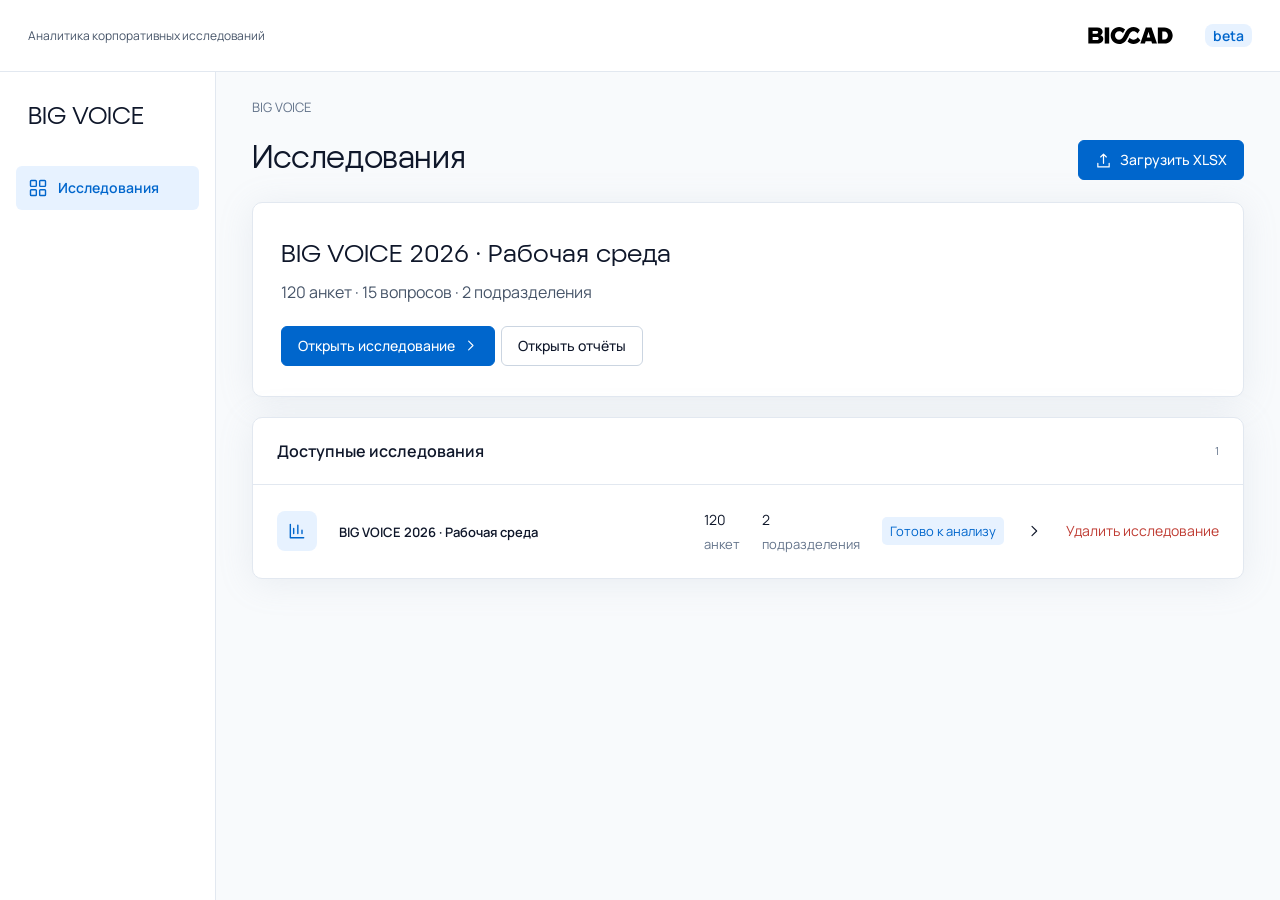
==== commit 226c8020: "Обновить аналитику и редактор отчётов BIG VOICE" ====
--- a/index.html
+++ b/index.html
@@ -6,9 +6,10 @@
     <meta name="theme-color" content="#0066cc" />
     <link rel="icon" type="image/svg+xml" href="./portal5/assets/logo-mark.svg" />
     <title>BIG VOICE — анализ ответов</title>
-    <script type="module" crossorigin src="./assets/index-QwGUGbCB.js"></script>
+    <script type="module" crossorigin src="./assets/index-DVb8SoTM.js"></script>
     <link rel="modulepreload" crossorigin href="./assets/rolldown-runtime-pP25SEvz.js">
-    <link rel="stylesheet" crossorigin href="./assets/index-2g3LGQXd.css">
+    <link rel="modulepreload" crossorigin href="./assets/model-CWXmLrlX.js">
+    <link rel="stylesheet" crossorigin href="./assets/index-xrrG0SAP.css">
   </head>
   <body><div id="root"></div></body>
 </html>
--- a/assets/index-xrrG0SAP.css
+++ b/assets/index-xrrG0SAP.css
@@ -0,0 +1 @@
+.metric-dashboard{gap:20px;margin-top:16px;display:grid}.metric-method-note{border-left:3px solid var(--color-accent);background:var(--color-bg-subtle);border-radius:4px;padding:14px 18px}.metric-method-note strong{font-size:14px}.metric-method-note p,.metric-footnote{color:var(--color-ink-muted);margin:5px 0 0;font-size:13px}.metric-cards{grid-template-columns:repeat(auto-fit,minmax(min(100%,258px),1fr));gap:16px;display:grid}.metric-card{flex-direction:column;align-items:flex-start;min-width:0;padding:20px;display:flex}.metric-card h2{margin:0;font-size:17px;font-weight:650}.metric-number,.metric-unavailable{font-family:var(--font-display);color:var(--color-accent-text);font-variant-numeric:tabular-nums;margin:14px 0 4px;font-size:38px;line-height:1.1;display:block}.metric-unavailable{color:var(--color-ink-muted);font-size:25px}.metric-card .metric-base{color:var(--color-ink-muted);margin:4px 0 12px;font-size:12px;line-height:1.6}.metric-reference{border-top:1px solid var(--color-border);flex-wrap:wrap;gap:5px 14px;width:100%;margin:0 0 12px;padding-top:9px;font-size:12px;display:flex}.metric-reference b{white-space:nowrap;font-weight:600}.metric-card details{width:100%;margin-top:auto;font-size:13px}.metric-card summary{cursor:pointer;color:var(--color-accent-text);padding:5px 0;font-weight:650}.metric-card details p{margin:8px 0;line-height:1.5}.metric-source{gap:3px;margin:8px 0;display:grid}.metric-source .text-button{text-align:start;justify-self:start}.metric-source small,.metric-downloads span{color:var(--color-ink-muted)}.metric-downloads{flex-wrap:wrap;align-items:center;gap:12px;margin-top:12px;font-size:12px;display:flex}.metric-toolbar{flex-wrap:wrap;align-items:end;gap:14px;margin:12px 0;display:flex}.metric-toolbar label{min-width:min(260px,100%)}.metric-heat-cell{font-variant-numeric:tabular-nums}.metric-heat-cell small{color:var(--color-ink-muted);display:block}.driver-panel summary{cursor:pointer;font:600 18px var(--font-ui);color:var(--color-ink)}.driver-panel[open] summary{margin-bottom:14px}.metric-tabs{flex-direction:row;justify-self:start}.metric-card h2,.metric-card .metric-base{font:500 var(--text-base)/var(--leading-base) var(--font-ui)}.metric-number{font:500 28px/32px var(--font-mono)}.metric-reference,.metric-card summary,.metric-footnote{font-size:var(--text-sm);line-height:var(--leading-sm)}.metric-card .download-menu{margin-top:4px}.metric-card .metric-add{margin-top:6px}.metric-card .download-menu .metric-downloads{margin-top:4px}.topbar .header-brand{align-items:center;gap:10px;margin-left:auto;display:flex}.header-brand .beta-label{color:var(--color-accent-text);background:var(--color-accent-soft);border-radius:var(--radius-sm);padding:2px 8px;font-weight:600}.breadcrumb .back-link{color:var(--color-accent-text);font-weight:600}.report-block-row{border:1px solid #0000;border-bottom-color:var(--color-border);grid-template-columns:auto minmax(0,1fr) auto;align-items:center;gap:6px;padding:4px;display:grid}.report-block-row.selected{background:var(--color-accent-soft);border-color:var(--color-accent)}.report-block-row.drop-target{box-shadow:inset 0 3px var(--color-accent)}.report-block-row .block-item{cursor:grab;background:0 0;border:none;width:100%;margin:0;padding:8px 2px}.report-block-row .block-item[aria-pressed=true]{font-weight:600}.report-block-row input[type=checkbox]{width:18px;height:18px}.block-order{gap:2px;display:flex}.block-order button{cursor:pointer;color:var(--color-accent-text);background:0 0;border:0;padding:4px;font-size:16px}.block-order button:disabled{opacity:.25}.block-list .block-menu{margin-top:12px}.report-target{flex-wrap:wrap;justify-content:space-between;align-items:center;gap:12px;margin:12px 0;padding:12px 16px;display:flex}.report-target dialog{border:1px solid var(--color-border);background:var(--color-surface);color:var(--color-ink);border-radius:12px;width:100%;max-width:min(90vw,450px);padding:18px}.report-target dialog::backdrop{background:#0c18285c}.report-toast{z-index:50;border:1px solid var(--color-border);background:var(--color-surface);box-shadow:var(--shadow-overlay);border-radius:10px;align-items:center;gap:10px;padding:12px 16px;display:flex;position:fixed;bottom:24px;right:24px}.report-toast svg{color:var(--color-status-success)}.report-filters{align-items:end;margin-bottom:16px}.feedback-desk{gap:18px;min-width:0;display:grid}.feedback-desk>label{max-width:360px}.feedback-tabs{flex-wrap:wrap;justify-self:start}.feedback-caption{color:var(--color-ink-muted);background:var(--color-bg-subtle);border:1px solid var(--color-border);border-radius:var(--radius-sm);padding:12px 16px;font-size:13px}.feedback-columns{grid-template-columns:minmax(200px,.8fr) minmax(280px,1.3fr);gap:24px;display:grid}.feedback-list{flex-direction:column;align-self:start;gap:5px;max-height:550px;display:flex;overflow:auto}.feedback-list button{background:var(--color-surface);color:var(--color-ink);border:1px solid var(--color-border);border-radius:var(--radius-sm);text-align:left;padding:12px}.feedback-list button[aria-pressed=true]{background:var(--color-accent-soft);border-color:var(--color-accent)}.feedback-list small{color:var(--color-ink-muted);margin-bottom:5px;font-size:11px;display:block}.feedback-list span{-webkit-line-clamp:2;-webkit-box-orient:vertical;font-size:13px;display:-webkit-box;overflow:hidden}.feedback-heading,.feedback-buttons{flex-wrap:wrap;justify-content:space-between;align-items:center;gap:12px;display:flex}.feedback-buttons{justify-content:start}.feedback-desk details{margin:18px 0;font-size:13px}.feedback-desk summary{cursor:pointer;color:var(--color-accent-text);font-weight:600}.feedback-editor textarea{min-height:105px}.feedback-editor .tools-row>label,.feedback-action-form .tools-row>label{flex:1;min-width:min(155px,100%)}.feedback-desk .tools-row{align-items:end}.feedback-desk .data-table th,.feedback-desk .data-table td{font-family:var(--font-ui);text-align:left}.feedback-desk .feedback-table{overflow-x:auto}.feedback-action-form{border:1px solid var(--color-border);border-radius:var(--radius-md);margin-top:18px;padding:20px}.feedback-action-form h3{margin-bottom:15px}@media (width<=850px){.feedback-columns{grid-template-columns:1fr}.feedback-list{max-height:190px}.feedback-desk .panel{padding:18px}.feedback-desk .button{white-space:normal}}.feedback-original{border-left:3px solid var(--color-border);background:var(--color-bg-subtle);margin:12px 0;padding:12px 16px}.feedback-original h4{margin:0 0 4px}.feedback-original p{white-space:pre-wrap;margin:0}@font-face{font-family:Manrope;font-style:normal;font-weight:200 800;font-display:swap;src:url(./Manrope-Variable-cyrillic-Dvxsihut.woff2)format("woff2");unicode-range:U+301,U+400-45F,U+490-491,U+4B0-4B1,U+2116}@font-face{font-family:Manrope;font-style:normal;font-weight:200 800;font-display:swap;src:url(./Manrope-Variable-latin-DHIcAJRg.woff2)format("woff2");unicode-range:U+??,U+131,U+152-153,U+2BB-2BC,U+2C6,U+2DA,U+2DC,U+304,U+308,U+329,U+2000-206F,U+20AC,U+2122,U+2191,U+2193,U+2212,U+2215,U+FEFF,U+FFFD}@font-face{font-family:Biocad Display;font-style:normal;font-weight:400;font-display:swap;src:url(./BiocadDisplay-Regular-CDNo1f7N.ttf)format("truetype")}@font-face{font-family:Biocad Display;font-style:normal;font-weight:700;font-display:swap;src:url(./BiocadDisplay-Bold-CX1rJ5Zh.ttf)format("truetype")}@font-face{font-family:Biocad Display;font-style:normal;font-weight:500 600;font-display:swap;src:url(./BiocadDisplay-Bold-CX1rJ5Zh.ttf)format("truetype")}@font-face{font-family:JetBrains Mono;font-style:normal;font-weight:100 800;font-display:swap;src:url(./JetBrainsMono-Variable-cyrillic-D73BlboJ.woff2)format("woff2");unicode-range:U+301,U+400-45F,U+490-491,U+4B0-4B1,U+2116}@font-face{font-family:JetBrains Mono;font-style:normal;font-weight:100 800;font-display:swap;src:url(./JetBrainsMono-Variable-latin-B9CIFXIH.woff2)format("woff2");unicode-range:U+??,U+131,U+152-153,U+2BB-2BC,U+2C6,U+2DA,U+2DC,U+304,U+308,U+329,U+2000-206F,U+20AC,U+2122,U+2191,U+2193,U+2212,U+2215,U+FEFF,U+FFFD}:root{--primary-50:#f2f8ff;--primary-100:#e7f2ff;--primary-200:#dcecff;--primary-300:#c4dfff;--primary-400:#7eb8ff;--primary-500:#3389f4;--primary-600:#06c;--primary-700:#09549d;--primary-800:#0b4482;--primary-900:#0e2a5a;--secondary-50:#f8fafc;--secondary-100:#f1f5f9;--secondary-200:#e2e8f0;--secondary-300:#cbd5e1;--secondary-400:#94a3b8;--secondary-500:#64748b;--secondary-600:#475569;--secondary-700:#334155;--secondary-800:#1e293b;--secondary-900:#0f172a;--neutral-50:#fafafa;--neutral-100:#f5f5f5;--neutral-200:#e5e5e5;--neutral-300:#d4d4d4;--neutral-400:#a3a3a3;--neutral-500:#737373;--neutral-600:#525252;--neutral-700:#404040;--neutral-800:#262626;--neutral-900:#171717;--red-50:#ffe9e8;--red-100:#fcdbd9;--red-200:#fac9c5;--red-300:#f8b7b2;--red-400:#f5928c;--red-500:#f16e65;--red-600:#ee4a3f;--red-700:#bf3b32;--red-800:#912d26;--red-900:#621e19;--green-50:#d9f2e7;--green-100:#c7ecdb;--green-200:#b6e5d0;--green-300:#a4dec4;--green-400:#80d1ac;--green-500:#5dc395;--green-600:#39b67d;--green-700:#2e9264;--green-800:#226d4b;--green-900:#174932;--orange-50:#fff7ed;--orange-100:#ffedd5;--orange-200:#fed7aa;--orange-300:#fdba74;--orange-400:#fb923c;--orange-500:#f97316;--orange-600:#ea580c;--orange-700:#c2410c;--orange-800:#9a3412;--orange-900:#7c2d12;--pink-50:#fdf2f8;--pink-100:#fce7f3;--pink-200:#fbcfe8;--pink-300:#f9a8d4;--pink-400:#f472b6;--pink-500:#ec4899;--pink-600:#db2777;--pink-700:#be185d;--pink-800:#9d174d;--pink-900:#831843;--purple-50:#f5f3ff;--purple-100:#ede9fe;--purple-200:#ddd6fe;--purple-300:#c4b5fd;--purple-400:#a78bfa;--purple-500:#8b5cf6;--purple-600:#7c3aed;--purple-700:#6d28d9;--purple-800:#5b21b6;--purple-900:#4c1d95;--teal-50:#f0fdfa;--teal-100:#ccfbf1;--teal-200:#99f6e4;--teal-300:#5eead4;--teal-400:#2dd4bf;--teal-500:#14b8a6;--teal-600:#0d9488;--teal-700:#0f766e;--teal-800:#115e59;--teal-900:#134e4a;--radius-10:10px;--radius-20:20px;--color-ink:var(--secondary-900);--color-ink-muted:var(--secondary-600);--color-ink-subtle:var(--secondary-500);--color-ink-faint:var(--secondary-400);--color-ink-inverse:#fff;--color-text-primary:var(--color-ink);--color-text-secondary:var(--color-ink-muted);--color-text-muted:var(--color-ink-subtle);--color-text-disabled:var(--color-ink-faint);--color-bg:#fff;--color-bg-page:var(--color-bg);--color-bg-canvas:var(--color-bg);--color-bg-navigation:var(--secondary-100);--color-bg-deep:var(--secondary-100);--color-bg-subtle:var(--secondary-50);--color-bg-muted:var(--secondary-100);--color-bg-hover:var(--secondary-100);--color-bg-overlay:#0f172a73;--color-surface:#fff;--color-surface-1:var(--color-surface);--color-surface-2:var(--secondary-50);--color-surface-3:var(--secondary-100);--color-surface-hover:var(--secondary-100);--color-surface-active:var(--secondary-200);--color-surface-elevated:#fff;--color-border:var(--secondary-200);--color-border-default:var(--color-border);--color-border-strong:var(--secondary-300);--color-border-subtle:var(--secondary-100);--color-border-hover:var(--secondary-400);--color-icon:var(--secondary-600);--color-icon-secondary:var(--secondary-500);--color-icon-muted:var(--secondary-400);--color-accent-light:var(--primary-400);--color-accent-base:var(--primary-600);--color-accent-dark:var(--primary-900);--color-accent:var(--color-accent-base);--color-accent-default:var(--color-accent);--color-accent-hover:var(--primary-700);--color-accent-active:var(--primary-800);--color-accent-soft:var(--primary-100);--color-accent-soft-hover:var(--primary-200);--color-accent-text:var(--primary-600);--color-accent-subtle:color-mix(in srgb, var(--color-accent-base) 10%, transparent);--color-accent-selected:color-mix(in srgb, var(--color-accent-base) 16%, transparent);--color-accent-focus:color-mix(in srgb, var(--color-accent-base) 30%, transparent);--color-accent-border:color-mix(in srgb, var(--color-accent-base) 50%, transparent);--color-accent-ring:color-mix(in srgb, var(--color-accent-base) 40%, transparent);--color-accent-gradient:linear-gradient(135deg, #3389f4 0%, #06c 100%);--color-on-accent:#fff;--color-status-success:var(--green-600);--color-status-success-soft:var(--green-50);--color-status-success-text:var(--green-800);--color-status-warning:var(--orange-500);--color-status-warning-soft:var(--orange-50);--color-status-warning-text:var(--orange-700);--color-status-danger:var(--red-600);--color-status-danger-soft:var(--red-50);--color-status-danger-text:var(--red-700);--color-status-danger-ring:color-mix(in srgb, var(--red-600) 30%, transparent);--color-status-info:var(--primary-500);--color-status-info-soft:var(--primary-100);--color-status-info-text:var(--primary-700);--color-status-error:var(--color-status-danger);--color-status-error-soft:var(--color-status-danger-soft);--color-status-error-text:var(--color-status-danger-text);--color-status-on:#fff;--color-avatar-blue-bg:#e7f2ff;--color-avatar-blue-text:#06c;--color-avatar-orange-bg:#ffedd5;--color-avatar-orange-text:#ea580c;--color-avatar-purple-bg:#ede9fe;--color-avatar-purple-text:#7c3aed;--color-avatar-green-bg:#c7ecdb;--color-avatar-green-text:#2e9264;--color-avatar-teal-bg:#ccfbf1;--color-avatar-teal-text:#0f766e;--color-avatar-pink-bg:#fce7f3;--color-avatar-pink-text:#db2777;--color-ai-from:var(--primary-500);--color-ai-to:var(--purple-500);--color-ai-soft:linear-gradient(135deg, #e7f2ff 0%, #f5f3ff 100%);--radius-2xs:4px;--radius-xs:6px;--radius-sm:8px;--radius-md:12px;--radius-lg:16px;--radius-xl:22px;--radius-2xl:24px;--radius-3xl:26px;--radius-full:9999px;--shadow-xs:0 1px 2px #94a3b81f;--shadow-sm:0 2px 5px #94a3b826;--shadow-md:0 2px 20px #94a3b840;--shadow-lg:0 4px 35px #94a3b826;--shadow-tooltip:0 2px 5px #94a3b826;--shadow-dropdown:0 2px 20px #94a3b840;--shadow-card:0 4px 35px #94a3b826;--shadow-input-active:0 0 0 2px var(--color-accent-ring);--shadow-ring:0 0 0 2px var(--color-accent-ring);--shadow-overlay:0 2.77px 2.21px #68686812, 0 6.65px 5.32px #6868680d, 0 12.52px 10.02px #6868680a, 0 22.34px 17.87px #68686809, 0 41.78px 33.42px #68686807, 0 100px 80px #68686805;--font-ui:"Manrope", -apple-system, BlinkMacSystemFont, system-ui, sans-serif;--font-display:"Biocad Display", "Manrope", -apple-system, system-ui, sans-serif;--font-mono:"JetBrains Mono", ui-monospace, SFMono-Regular, monospace;--duration-fast:.1s;--duration-base:.2s;--duration-slow:.25s;--duration-slower:.32s;--duration-highlight:3s;--duration-highlight-fade:.5s;--duration-glow:1.5s;--ease-out:cubic-bezier(.16, 1, .3, 1);--ease-in-out:cubic-bezier(.4, 0, .2, 1);--z-dropdown:1000;--z-sticky:1100;--z-fixed:1200;--z-overlay:1300;--z-modal:1400;--z-popover:1500;--z-toast:1600;--z-tooltip:1700;--header-h:60px;--sidebar-w:232px;--sidebar-w-collapsed:60px;--container-max:1400px;--text-xs:12px;--leading-xs:16px;--text-sm:13px;--leading-sm:18px;--text-base:14px;--leading-base:20px;--text-md:16px;--leading-md:24px;--text-lg:18px;--leading-lg:28px;--text-xl:20px;--leading-xl:28px;--text-2xl:24px;--leading-2xl:32px;--text-3xl:32px;--leading-3xl:40px;--weight-normal:400;--weight-medium:500;--weight-semibold:600;--weight-bold:700;--weight-extrabold:800}.distribution{width:100%;height:auto;font-family:var(--font-ui);display:block;overflow:visible}.distribution-mobile{display:none}.chart-grid{stroke:var(--color-border);stroke-width:1px;stroke-dasharray:3 5}.chart-label{fill:var(--color-ink-muted);font-size:14px}.chart-tick{fill:var(--color-ink-subtle);font:12px var(--font-mono)}.chart-value{fill:var(--color-ink);font:500 14px var(--font-mono)}.chart-bar{fill:var(--color-accent)}.chart-empty{text-align:center;color:var(--color-ink-muted);padding:80px 20px}.slide,.slide *{box-sizing:border-box}.slide{background:var(--color-surface);width:1280px;height:720px;color:var(--color-ink);font-family:var(--font-ui);flex-direction:column;padding:36px 48px 28px;display:flex;overflow:hidden}.slide p,.slide h1,.slide h2{margin:0}.slide-brand{height:40px;color:var(--color-ink-muted);align-items:center;gap:24px;margin-bottom:25px;font-size:13px;display:flex}.slide-brand img{width:118px;height:auto}.slide .slide-title{font:400 34px/1.2 var(--font-display);overflow-wrap:anywhere;height:82px}.slide .slide-scope{color:var(--color-ink-muted);margin-top:4px;font-size:15px}.slide-body{flex:1;grid-template-columns:790px 1fr;gap:30px;min-height:0;margin-top:22px;display:grid}.slide-chart{border-right:1px solid var(--color-border);min-width:0;padding-right:26px}.slide h2{font-size:17px;font-weight:600;line-height:1.5}.slide .slide-unit{color:var(--color-ink-subtle);margin:7px 0 13px;font-size:12px}.slide .distribution{width:720px}.slide-base{border-bottom:1px solid var(--color-border);align-items:center;gap:14px;margin-bottom:20px;padding-bottom:22px;display:flex}.slide-base strong{font:400 48px/1 var(--font-display);color:var(--color-accent)}.slide-base span{max-width:105px;color:var(--color-ink-muted);font-size:13px;line-height:1.6}.slide .slide-note{white-space:pre-wrap;overflow-wrap:anywhere;height:224px;margin-top:12px;font-size:15px;line-height:1.65}.slide-note-empty{color:var(--color-ink-subtle)}.slide-footer{border-top:1px solid var(--color-border);color:var(--color-ink-muted);justify-content:space-between;align-items:end;margin-top:18px;padding-top:14px;font-size:11px;line-height:1.7;display:flex}.slide-footer>span{font:14px var(--font-mono)}.slide{break-after:page}.slide:last-child{break-after:auto}.slide-text{white-space:pre-wrap;overflow-wrap:anywhere;flex:1;min-height:0;padding:32px 0;font-size:24px;line-height:1.65}.slide-summary{flex:1;min-height:0;padding-top:15px}.slide-summary table,.slide-comparison{border-collapse:collapse;text-align:left;width:100%;font-size:12px;line-height:1.35}.slide-summary td,.slide-summary th,.slide-comparison td,.slide-comparison th{border-bottom:1px solid var(--color-border);padding:5px 8px}.slide-summary td:not(:first-child),.slide-comparison td:not(:first-child){font-family:var(--font-mono);text-align:right}.slide-summary>p{margin-top:10px;font-size:12px}.slide-comparison{font-size:11px}.slide-comparison th{font-size:10px}.slide .slide-scope{font-size:12px;line-height:1.5}.slide-chart>h2{font-size:15px}.slide .slide-title{flex-shrink:0;height:70px}.slide-summary{overflow:hidden}.slide-summary td,.slide-summary th{padding-block:3px}.slide-summary>p{white-space:pre-wrap;overflow-wrap:anywhere}.slide .slide-title{height:auto;max-height:84px;line-height:1.2}.slide .slide-scope,.slide .slide-unit,.slide-footer{font-size:14px}.slide-footer{margin-top:auto;line-height:1.4}.slide-story{overflow-wrap:anywhere;flex:1;min-height:0;margin:14px 0}.story-table{border-collapse:collapse;text-align:left;width:100%;font-size:18px;line-height:1.25}.story-table th,.story-table td{border-bottom:1px solid var(--color-border);padding:5px 12px}.story-table thead{background:var(--color-bg-subtle)}.story-table th:not(:first-child),.story-table td{text-align:right}.story-table strong,.evp-pair strong{font-family:var(--font-mono);font-variant-numeric:tabular-nums}.story-evidence small{font:13px/18px var(--font-ui);color:var(--color-ink-muted);display:block}.story-table tfoot{border-top:2px solid var(--color-border)}.story-table tfoot th{font-weight:500}.evp-definition{font-size:18px}.evp-pair{grid-template-columns:repeat(2,minmax(0,1fr));gap:24px;margin:20px 0;display:grid}.evp-pair section{background:var(--color-bg-subtle);border-top:3px solid var(--color-accent);padding:24px}.evp-pair strong{color:var(--color-accent-text);margin:12px 0 4px;font-size:38px;display:block}.story-note,.slide-story blockquote{white-space:pre-wrap;font-size:16px;line-height:1.45}.story-note{margin:10px 0}.slide-story blockquote{border-left:3px solid var(--color-accent);margin:12px 0;padding:8px 16px}.slide-body.full-chart{grid-template-columns:1fr}.full-chart .slide-chart{border:0;padding:0}.full-chart .distribution{width:100%;max-height:322px}.slide .slide-title{text-wrap:balance}.slide .evp-pair h2{margin-top:8px;font-size:22px}.story-table:has(+small) td{padding-block:2px}.slide-story:has(.story-note) .story-table td{padding-block:2px}.slide-story:has(.story-note) .story-table small{margin-left:12px;display:inline-block}.slide-story .story-table{table-layout:fixed;margin-top:16px}.slide-story .story-table th:first-child{width:44%}.slide-story .story-table th,.slide-story .story-table td{padding:8px 16px}.slide-story .story-table th{font-weight:500}.slide-story .story-table td strong{font-size:19px}.slide-story .story-table td small{text-align:left;white-space:nowrap;width:145px;margin-left:12px;font-size:12px;display:inline-block}:is(.slide-story:has(.story-note) .story-table td,.slide-story:has(.story-note) .story-table th){padding-block:5px}.score-small-base{color:var(--color-ink)}.report-metric-label{font:600 16px/1.4 var(--font-ui);margin:8px 0}.slide .report-metric-label{margin:12px 0}.recommendation-chart table{border-collapse:collapse;width:100%;font:16px/1.4 var(--font-ui)}.recommendation-chart th,.recommendation-chart td{border-bottom:1px solid var(--color-border);padding:9px 8px}.recommendation-chart th{text-align:left;font-weight:500}.recommendation-chart th:first-child{width:40%}.recommendation-chart thead th{color:var(--color-ink-muted);font-size:14px}.recommendation-chart th:last-child,.recommendation-chart td:last-child{text-align:right}.recommendation-chart td{font-variant-numeric:tabular-nums}.recommendation-share{align-items:center;gap:12px;display:flex}.recommendation-share>span:last-child{text-align:right;min-width:5ch}.recommendation-track{background:var(--color-bg-subtle);border-radius:var(--radius-full);flex:1;min-width:12px;height:7px;overflow:hidden}.recommendation-track i{background:var(--color-accent);height:100%;display:block}@media (width<=600px){.recommendation-chart table{font-size:14px}.recommendation-chart th,.recommendation-chart td{padding:8px 4px}.recommendation-share{gap:4px}}.slide:has(.slide-story) .slide-brand{margin-bottom:12px}.slide-story{margin:8px 0}.slide-brand{border-bottom:1px solid var(--color-border);height:44px;padding-bottom:12px}.evp-pair section{border-radius:var(--radius-md);border-top:0}.evp-track{background:var(--color-border);border-radius:var(--radius-full);height:6px;margin-top:16px}.evp-track i{border-radius:inherit;background:var(--color-accent);height:100%;display:block}.slide .story-note{border-left:3px solid var(--color-accent);padding-left:16px}.slide.report-cover{isolation:isolate;background:var(--primary-900);color:#fff;justify-content:space-between;padding:66px 72px 46px;position:relative}.report-cover header{z-index:1;width:88%}.report-cover header:before{content:"";background:var(--primary-500);width:132px;height:5px;margin-bottom:28px;display:block}.report-cover h1{font:400 78px/1.1 var(--font-display)}.report-cover header p{overflow-wrap:anywhere;max-width:850px;font:400 29px/1.35 var(--font-ui);color:var(--primary-100);margin-top:22px}.report-cover footer{z-index:1;justify-content:space-between;align-items:end;display:flex}.report-cover footer strong,.report-cover footer span{display:block}.report-cover footer strong{font:500 21px/1.4 var(--font-mono)}.report-cover footer span{font:400 16px/1.5 var(--font-ui);color:var(--primary-200)}.report-cover footer img{filter:brightness(0)invert();width:135px}.cover-art{z-index:-1;width:540px;height:242px;position:absolute;bottom:104px;right:0}.cover-art i{position:absolute}.cover-art i:first-child{border:29px solid var(--green-300);border-radius:50%;width:225px;height:225px;top:14px}.cover-art i:nth-child(2){border:21px dotted var(--primary-500);border-radius:50%;width:219px;height:219px;top:8px;left:135px}.cover-art i:nth-child(3){background:radial-gradient(circle,var(--primary-400) 1px,transparent 2px) 0 0/11px 11px;inset:24px 0 10px 300px}.cover-art i:nth-child(4){background:var(--red-500);border-radius:50%;width:160px;height:160px;top:52px;right:-95px}*{box-sizing:border-box}html{font:14px var(--font-ui);color:var(--color-ink);background:var(--color-bg-subtle);-webkit-font-smoothing:antialiased}body{margin:0}button,input,select,textarea{font:inherit}button{cursor:pointer}button:disabled{cursor:not-allowed;opacity:.5}button,a,input,select,textarea{transition:background-color .12s,border-color .12s}:focus-visible{outline:2px solid var(--color-accent);outline-offset:3px;box-shadow:var(--shadow-ring)}h1,h2,h3,p{margin:0}h2{font-size:19px;font-weight:600}h3{font-size:14px}p{line-height:1.7}button svg{flex-shrink:0}a{color:var(--color-accent-text)}.topbar{background:var(--color-surface);border-bottom:1px solid var(--color-border);align-items:center;gap:24px;height:72px;padding:0 28px;display:flex}.brand-logo{width:129px}.topbar-divider{background:var(--color-border);width:1px;height:24px;margin-left:25px}.service-label{color:var(--color-ink-muted);font-size:12px}.demo-pill{background:var(--color-accent-soft);color:var(--color-accent-text);border-radius:30px;align-items:center;gap:8px;margin-left:auto;padding:7px 12px;font-size:11px;display:flex}.demo-pill>span{background:var(--color-accent);border-radius:50%;width:6px;height:6px}.profile{align-items:center;gap:10px;font-size:11px;display:flex}.profile small{color:var(--color-ink-subtle);margin-top:4px;display:block}.avatar{background:var(--color-bg-muted);border-radius:50%;place-items:center;width:34px;height:34px;font-size:11px;display:grid}.app{min-height:100vh}.sidebar{background:var(--color-surface);border-right:1px solid var(--color-border);flex-direction:column;width:216px;min-height:calc(100vh - 72px);padding:30px 16px;display:flex;position:absolute;top:72px;bottom:0;left:0}.product-name{font:25px var(--font-display);padding:0 12px 34px}.product-name>span{font:10px var(--font-ui);color:var(--color-ink-subtle);margin-top:9px;display:block}nav{flex-direction:column;gap:6px;display:flex}.nav-item{color:var(--color-ink-muted);text-align:left;background:0 0;border:0;border-radius:6px;align-items:center;gap:10px;padding:12px;font-size:12px;display:flex}.nav-item:hover{background:var(--color-bg-subtle)}.nav-item.active{color:var(--color-accent-text);background:var(--color-accent-soft);font-weight:600}.nav-count{font:10px var(--font-mono);background:var(--color-bg-muted);border-radius:4px;margin-left:auto;padding:3px 6px}.nav-divider{background:var(--color-border);height:1px;margin:18px 12px}.nav-study-label{color:var(--color-ink-subtle);padding:0 12px 9px;font-size:10px}.sidebar-bottom{color:var(--color-ink-subtle);gap:8px;margin-top:auto;padding:40px 10px 0;font-size:10px;display:flex}.sidebar-bottom svg{flex-shrink:0;margin-top:3px}main{max-width:1740px;min-height:calc(100vh - 72px);margin-left:216px;padding:26px 36px}.breadcrumb{color:var(--color-ink-subtle);align-items:center;gap:10px;min-width:0;margin-bottom:24px;font-size:11px;display:flex}.breadcrumb button{color:var(--color-ink-subtle);background:0 0;border:0;padding:0;font-size:11px}.breadcrumb>span{text-overflow:ellipsis;white-space:nowrap;overflow:hidden}.page-heading{justify-content:space-between;align-items:center;gap:20px;margin-bottom:22px;display:flex}.page-heading h1{font:36px/1.2 var(--font-display);letter-spacing:-.4px;outline:none}.page-heading p{color:var(--color-ink-muted);max-width:75ch;margin-top:9px;font-size:12px}.card{background:var(--color-surface);border:1px solid var(--color-border);box-shadow:var(--shadow-card);border-radius:10px;min-width:0}.panel{padding:26px}.panel h2{margin-bottom:14px}.panel>p{margin-bottom:20px}.muted{color:var(--color-ink-subtle);font-size:12px;line-height:1.8}.tag{background:var(--color-accent-soft);color:var(--color-accent-text);white-space:nowrap;border-radius:5px;padding:5px 8px;font-size:10px;display:inline-flex}.button{border:1px solid var(--color-border-strong);background:var(--color-surface);min-height:40px;color:var(--color-ink);white-space:nowrap;border-radius:6px;justify-content:center;align-items:center;gap:8px;padding:9px 16px;font-size:12px;font-weight:500;text-decoration:none;display:inline-flex}.button:hover:not(:disabled){background:var(--color-bg-subtle);border-color:var(--color-border-hover)}.button.primary{background:var(--color-accent);border-color:var(--color-accent);color:var(--color-on-accent)}.button.primary:hover:not(:disabled){background:var(--color-accent-hover)}.text-button{color:var(--color-accent-text);background:0 0;border:0;justify-content:center;align-items:center;gap:7px;padding:8px 0;font-size:12px;display:inline-flex}.text-button:hover:not(:disabled){text-underline-offset:3px;text-decoration:underline}label{color:var(--color-ink-muted);flex-direction:column;gap:9px;font-size:12px;font-weight:600;display:flex}select,input,textarea{border:1px solid var(--color-border-strong);background:var(--color-surface);width:100%;min-width:0;color:var(--color-ink);border-radius:6px;font-weight:400}input,select{height:40px;padding:0 12px}textarea{resize:vertical;min-height:155px;padding:12px;font-size:13px;line-height:1.8}select:hover,input:hover,textarea:hover{border-color:var(--color-border-hover)}fieldset{border:0;min-width:0;margin:0;padding:0}.input-caption{color:var(--color-ink-subtle);justify-content:space-between;gap:12px;margin-top:9px;font-size:10px;display:flex}.welcome{grid-template-columns:1.15fr 1fr;gap:55px;padding:36px 40px;display:grid}.welcome-copy>p{color:var(--color-ink-muted);max-width:50ch;margin-bottom:24px;font-size:12px}.welcome-caption{color:var(--color-ink-subtle);margin-top:15px;font-size:10px;display:block}.welcome-visual{background:var(--color-bg-subtle);border:1px solid var(--color-border);border-radius:10px;align-self:center;padding:24px 27px}.visual-heading{justify-content:space-between;align-items:center;margin-bottom:18px;font-size:12px;font-weight:600;display:flex}.visual-heading svg{color:var(--color-accent)}.visual-row{margin:16px 0}.visual-row>span{color:var(--color-ink-muted);font-size:11px}.visual-row>div{background:var(--color-bg-muted);border-radius:3px;height:12px;margin-top:7px}.visual-row i{background:var(--color-accent);border-radius:3px;height:100%;display:block}.visual-row:nth-child(3) i{opacity:.7}.visual-row:nth-child(4) i{opacity:.5}.visual-row:nth-child(5) i{opacity:.85}.welcome-visual>p{color:var(--color-ink-subtle);margin-top:22px;font-size:9px}.journey{grid-template-columns:repeat(3,1fr);gap:22px;margin:27px 0 30px;display:grid}.journey>div{align-items:center;gap:12px;display:flex}.journey>div>span{background:var(--color-surface);border:1px solid var(--color-border);width:32px;height:32px;font:12px var(--font-mono);color:var(--color-accent);border-radius:50%;place-items:center;display:grid}.journey strong{font-size:12px;font-weight:600}.journey p{color:var(--color-ink-subtle);margin-top:4px;font-size:10px}.section-head{border-bottom:1px solid var(--color-border);justify-content:space-between;align-items:center;gap:16px;padding:22px 24px;display:flex}.section-head h2{font-size:16px}.section-head>span{color:var(--color-ink-subtle);font-size:11px}.section-head p{color:var(--color-ink-subtle);margin-top:6px;font-size:11px}.study-row{text-align:left;border:0;border-bottom:1px solid var(--color-border);width:100%;color:var(--color-ink);background:0 0;align-items:center;gap:22px;padding:25px 24px;font-size:14px;display:flex}.study-list-item{border-bottom:1px solid var(--color-border);align-items:center;display:flex}.study-list-item:last-child,.study-list-item .study-row{border-bottom:0}.study-list-item .study-row{flex:1;min-width:0}.study-delete{flex-shrink:0;margin-right:24px}@media (width<=800px){.study-list-item{flex-direction:column;align-items:stretch}.study-delete{align-self:flex-start;margin:0 20px 18px}}.study-row:hover{background:var(--color-bg-subtle)}.study-row small{color:var(--color-ink-subtle);margin-top:6px;font-size:10px;display:block}.study-row-title{flex:1;min-width:0}.study-row-title strong{overflow-wrap:anywhere;font-size:13px;font-weight:600}.study-icon{background:var(--color-accent-soft);width:40px;height:40px;color:var(--color-accent);border-radius:8px;flex-shrink:0;place-items:center;display:grid}.study-row>span:not(.study-row-title):not(.study-icon){flex-shrink:0}.study-intro{justify-content:space-between;align-items:center;gap:30px;padding:26px 30px;display:flex}.study-intro h2{font:26px var(--font-display);margin:14px 0 12px}.study-intro p{color:var(--color-ink-muted);max-width:70ch;font-size:12px}.source-line{color:var(--color-ink-subtle);margin-top:17px;font-size:10px;line-height:1.8}.summary-strip{grid-template-columns:repeat(4,1fr);margin:26px 0 30px;padding:4px 0;display:grid}.summary-strip>div{border-right:1px solid var(--color-border);flex-direction:column;gap:9px;padding:0 25px;display:flex}.summary-strip>div:first-child{padding-left:0}.summary-strip>div:last-child{border:0}.summary-strip span{color:var(--color-ink-subtle);font-size:11px}.overview-grid{grid-template-columns:minmax(0,1fr) 300px;gap:24px;display:grid}.question-row{border:0;border-bottom:1px solid var(--color-border);text-align:left;width:100%;color:var(--color-ink);background:0 0;align-items:center;gap:25px;padding:19px 24px;font-size:12px;display:flex}.question-row:last-child{border:0}.question-row:hover{background:var(--color-bg-subtle)}.question-row>span:first-child{flex:1}.question-row small{color:var(--color-ink-subtle);margin:3px 0 6px;font-size:10px;display:block}.question-row strong{font-size:12px;font-weight:600}.question-row>span:nth-child(2){text-align:right;font-family:var(--font-mono)}.question-row>span:nth-child(2) small{font-family:var(--font-ui);margin:5px 0 0}.overview-aside{flex-direction:column;gap:23px;display:flex}.overview-aside h2{font-size:16px}.department-row{border-bottom:1px solid var(--color-border);justify-content:space-between;gap:10px;padding:16px 0;font-size:12px;line-height:1.7;display:flex}.department-row strong{font:14px var(--font-mono)}.overview-aside .muted{margin:16px 0 0;font-size:10px}.method-card{color:var(--color-ink-muted);padding:0 12px}.method-card>svg{color:var(--color-accent);float:left;margin-right:9px}.method-card h3{margin:2px 0 14px;font-size:12px}.method-card p{margin-top:12px;font-size:11px}.analysis-toolbar{align-items:end;gap:24px;margin-bottom:24px;display:flex}.scope-field{width:330px;max-width:100%}.analysis-toolbar>.muted{flex:1;margin-bottom:10px;font-size:11px}.analysis-toolbar .text-button{margin-bottom:5px}.analysis-layout{grid-template-columns:230px minmax(0,1fr);align-items:start;gap:24px;display:grid}.question-nav{padding:22px 12px}.question-nav h2{padding:0 10px 12px;font-size:15px}.question-nav h3{color:var(--color-ink-subtle);padding:19px 10px 9px;font-size:10px;font-weight:500}.question-nav button{text-align:left;color:var(--color-ink-muted);background:0 0;border:0;border-radius:5px;justify-content:space-between;align-items:center;gap:8px;width:100%;padding:11px 10px;font-size:11px;line-height:1.7;display:flex}.question-nav button:hover{background:var(--color-bg-subtle)}.question-nav button.active{background:var(--color-accent-soft);color:var(--color-accent-text);font-weight:600}.analysis-card{padding:25px 26px 0}.card-heading{justify-content:space-between;align-items:center;gap:16px;display:flex}.card-heading h2{font:26px var(--font-display)}.section-caption{color:var(--color-ink-subtle);margin-bottom:7px;font-size:10px;display:block}.question{color:var(--color-ink-muted);max-width:75ch;margin-top:16px;font-size:12px}.sample-strip{border-top:1px solid var(--color-border);border-bottom:1px solid var(--color-border);flex-wrap:wrap;gap:27px;margin:23px 0;padding:18px 0;display:flex}.sample-strip>div{border-right:1px solid var(--color-border);flex-direction:column;gap:6px;padding-right:27px;display:flex}.sample-strip>div:last-child{border:0;padding:0}.sample-strip strong{font:28px var(--font-display)}.sample-strip>div:nth-child(2) strong{color:var(--color-accent)}.sample-strip span{color:var(--color-ink-subtle);font-size:10px}.chart-heading{justify-content:space-between;align-items:center;gap:16px;margin-bottom:22px;display:flex}.chart-heading h3{font-size:12px}.segmented{border:1px solid var(--color-border);background:var(--color-bg-subtle);border-radius:6px;flex-shrink:0;padding:3px;display:flex}.segmented button{color:var(--color-ink-muted);background:0 0;border:0;border-radius:4px;padding:6px 9px;font-size:10px}.segmented button[aria-pressed=true]{color:var(--color-accent-text);background:var(--color-surface);box-shadow:var(--shadow-xs)}.chart-footnote{border-top:1px solid var(--color-border);color:var(--color-ink-subtle);align-items:start;gap:9px;margin-top:15px;padding:17px 0;font-size:10px;display:flex}.chart-footnote svg{flex-shrink:0;margin-top:3px}.analysis-actions{background:var(--color-bg-subtle);border-top:1px solid var(--color-border);border-radius:0 0 10px 10px;justify-content:space-between;align-items:center;gap:20px;margin:0 -26px;padding:20px 26px;display:flex}.analysis-actions strong{overflow-wrap:anywhere;font-size:12px;font-weight:600;display:block}.analysis-actions span{color:var(--color-ink-subtle);margin-top:6px;font-size:10px;line-height:1.6;display:block}.report-tray{border:1px solid var(--color-accent-border);background:var(--color-accent-soft);border-radius:8px;align-items:center;gap:14px;margin:24px 0;padding:17px 22px;font-size:11px;display:flex}.report-tray>span{flex:1;line-height:1.8}.report-tray>svg{color:var(--color-accent);flex-shrink:0}.data-table{border-collapse:collapse;width:100%;font-size:12px}.data-table th{color:var(--color-ink-subtle);background:var(--color-bg-subtle);text-align:left;font-size:10px;font-weight:500}.data-table td,.data-table th{border-bottom:1px solid var(--color-border);padding:13px 10px;line-height:1.6}.data-table td:not(:first-child),.data-table th:not(:first-child){text-align:right}.data-table td:not(:first-child){font-family:var(--font-mono);font-size:11px}.data-table small{font:9px var(--font-ui);color:var(--color-ink-subtle);margin-top:5px;display:block}.comparison-note{color:var(--color-ink-muted);margin-bottom:14px;font-size:10px}.table-scroll{overflow:auto}.table-scroll table{min-width:400px}.chart-loading{min-height:300px;color:var(--color-ink-subtle);place-items:center;display:grid}.import-layout{grid-template-columns:minmax(0,1fr) 300px;align-items:start;gap:25px;display:grid}.import-help{color:var(--color-ink-muted);font-size:12px;line-height:1.8}.import-help h2{font-size:17px}.import-help h3{margin:26px 0 12px}.import-help ol{padding-left:20px}.import-help li{margin:14px 0}.check-label{flex-direction:row;align-items:center;margin:25px 0 15px;font-size:11px;font-weight:400;line-height:1.7}.check-label input{flex-shrink:0;width:16px;height:16px}.upload-zone{border:1px dashed var(--color-accent);color:var(--color-accent-text);background:var(--color-accent-soft);cursor:pointer;text-align:center;border-radius:8px;align-items:center;padding:32px 20px;position:relative}.upload-zone input{max-width:270px;height:auto;margin-top:12px;padding:8px;font-size:11px}.upload-zone>span{color:var(--color-ink-muted);font-size:10px;font-weight:400}.upload-zone.disabled{opacity:1;cursor:default}.import-result{border-top:1px solid var(--color-border);margin-top:24px;padding-top:22px}.import-result p{color:var(--color-ink-muted);margin:12px 0 20px;font-size:12px}.import-result label{margin-bottom:18px}.import-result td:last-child{font-family:var(--font-ui);text-align:left}.success-line{color:var(--color-status-success-text);align-items:center;gap:8px;font-size:13px;font-weight:600;display:flex}.reports-grid{grid-template-columns:repeat(3,minmax(0,1fr));gap:24px;display:grid}.report-card{flex-direction:column;align-items:start;padding:25px;display:flex;position:relative}.report-card>svg{color:var(--color-accent);margin-bottom:26px}.report-card>.tag{position:absolute;top:27px;right:22px}.report-card h2{font:23px/1.3 var(--font-display);overflow-wrap:anywhere}.report-card>p{color:var(--color-ink-subtle);margin-top:12px;font-size:10px}.report-topics{color:var(--color-ink-muted);flex-direction:column;flex:1;gap:8px;margin:20px 0 24px;font-size:11px;display:flex}.report-card .button{width:100%}.empty-state{text-align:center;padding:60px 30px}.empty-state>svg{color:var(--color-accent);margin-bottom:20px}.empty-state h2{font:28px var(--font-display)}.empty-state p{max-width:58ch;color:var(--color-ink-muted);margin:15px auto 24px;font-size:12px}.editor-toolbar{border-bottom:1px solid var(--color-border);align-items:end;gap:14px;margin-bottom:25px;padding-bottom:25px;display:flex}.editor-toolbar>label{flex:1;max-width:460px}.save-state{color:var(--color-ink-subtle);max-width:140px;margin:0 auto 10px 0;font-size:10px;line-height:1.7}.editor-layout{grid-template-columns:320px minmax(0,1fr);align-items:start;gap:24px;display:grid}.block-list .section-head{padding:22px 20px}.block-item{text-align:left;width:100%;color:var(--color-ink);border:0;border-left:3px solid #0000;border-bottom:1px solid var(--color-border);background:0 0;align-items:start;gap:13px;padding:20px 17px;display:flex}.block-item.active{border-left-color:var(--color-accent);background:var(--color-accent-soft)}.block-number{font:12px var(--font-mono);color:var(--color-ink-subtle);margin-top:2px}.block-item strong{overflow-wrap:anywhere;font-size:12px;font-weight:600;line-height:1.7}.block-item small{color:var(--color-ink-subtle);margin-top:7px;font-size:10px;line-height:1.8;display:block}.add-more{margin:15px 20px}.block-editor>.section-head{padding:22px 25px}.block-controls{align-items:center;gap:10px;display:flex}.block-controls .button{min-height:30px;padding:6px 10px;font-size:10px}.block-controls .text-button{font-size:10px}.danger-text{color:var(--color-status-danger-text)}.block-editor fieldset{padding:24px 25px}.block-context{background:var(--color-bg-subtle);border-radius:6px;align-items:start;gap:12px;margin:24px 0;padding:18px;display:flex}.block-context svg{color:var(--color-accent);flex-shrink:0}.block-context strong{font-size:12px;font-weight:500;line-height:1.8}.block-context p{margin-top:8px;font-size:11px}.block-context small{color:var(--color-ink-subtle);margin-top:12px;font-size:10px;line-height:1.8;display:block}.editor-note{padding:0 25px 24px;font-size:10px}.preview-actions{align-items:center;gap:12px;margin-bottom:20px;display:flex}.preview-actions>span{color:var(--color-ink-muted);margin-right:auto;font-size:12px}.preview-explanation{color:var(--color-ink-muted);margin-bottom:22px;font-size:12px}.preview-panel{background:var(--color-bg-muted);border:1px solid var(--color-border);border-radius:10px;padding:24px}.preview-canvas{background:var(--color-surface);box-shadow:var(--shadow-md);position:relative;overflow:hidden}.preview-canvas iframe{transform-origin:0 0;border:0;width:1280px;position:absolute;top:0;left:0}.feedback:empty{display:none}.feedback{margin-bottom:18px;font-size:12px}.status{color:var(--color-accent-text);align-items:center;gap:9px;display:flex}.error{background:var(--color-status-danger-soft);color:var(--color-status-danger-text);border-radius:6px;margin-bottom:20px;padding:15px;font-size:12px;line-height:1.8}.error .text-button{margin-left:16px}.page-footer{border-top:1px solid var(--color-border);color:var(--color-ink-subtle);justify-content:space-between;gap:20px;margin-top:36px;padding-top:18px;font-size:9px;line-height:1.8;display:flex}.loading-state{padding:40px}.skip-link{z-index:10;background:var(--color-surface);color:var(--color-accent);padding:12px;position:absolute;top:-80px;left:12px}.skip-link:focus{top:8px}@media (width>=1600px){main{padding:30px 48px}.welcome{gap:100px;padding:42px 48px}.welcome-copy h2{font-size:40px}.analysis-layout{grid-template-columns:260px minmax(0,1fr)}}@media (width<=1200px){main{padding:24px}.sidebar{width:190px;padding-left:12px;padding-right:12px}main{margin-left:190px}.overview-grid{grid-template-columns:minmax(0,1fr) 260px}.welcome{gap:30px;padding:30px}.study-row{gap:15px;padding:22px 20px}.study-row .tag{display:none}.analysis-layout{grid-template-columns:195px minmax(0,1fr);gap:18px}.analysis-card{padding:22px 20px 0}.analysis-actions{flex-wrap:wrap;margin:0 -20px;padding:18px 20px}.chart-heading{flex-wrap:wrap}.sample-strip{gap:18px}.sample-strip>div{padding-right:18px}.editor-layout{grid-template-columns:270px minmax(0,1fr)}.editor-toolbar{flex-wrap:wrap}.editor-toolbar>label{min-width:240px}.save-state{max-width:none}.block-editor>.section-head{flex-wrap:wrap}.reports-grid{grid-template-columns:repeat(2,minmax(0,1fr))}.import-layout{grid-template-columns:minmax(0,1fr) 250px}}@media (width<=1000px){.service-label,.topbar-divider{display:none}.overview-grid,.import-layout{grid-template-columns:1fr}.overview-aside{grid-template-columns:1fr 1fr;display:grid}.welcome-copy h2{font-size:29px}.welcome{gap:24px;padding:26px}.welcome-visual{padding:20px}.study-intro{flex-wrap:wrap}.summary-strip>div{padding:0 15px}.analysis-layout{grid-template-columns:1fr}.question-nav{flex-wrap:wrap;gap:12px;padding:15px;display:flex}.question-nav h2{width:100%;padding-bottom:0}.question-nav h3{padding-top:5px}.question-nav>div{flex:1;min-width:140px}.analysis-toolbar>.muted{display:none}.editor-layout{grid-template-columns:240px minmax(0,1fr);gap:16px}.block-editor fieldset{padding:18px}.block-context{padding:12px}.journey{gap:12px}.journey strong{font-size:11px}.journey p{font-size:9px}}@media (width<=760px){.topbar{gap:12px;height:60px;padding:0 18px}.brand-logo{width:105px}.profile{display:none}.demo-pill{padding:6px 8px;font-size:9px}.sidebar{border-right:0;border-bottom:1px solid var(--color-border);width:auto;min-height:0;padding:12px 15px;position:static}.product-name,.sidebar-bottom,.nav-divider,.nav-study-label{display:none}.sidebar nav{flex-flow:wrap;gap:4px}.nav-item{gap:6px;padding:9px;font-size:11px}.nav-item svg{width:17px;height:17px}.nav-count{display:none}main{margin:0;padding:20px 18px}.page-heading h1{font-size:30px}.page-heading{flex-wrap:wrap;align-items:start;gap:15px}.page-heading p{font-size:11px}.breadcrumb{margin-bottom:20px;font-size:10px}.welcome{grid-template-columns:1fr;padding:25px}.welcome-visual{display:none}.welcome-copy h2{font-size:31px}.journey{grid-template-columns:1fr;gap:17px}.journey strong{font-size:12px}.journey p{font-size:10px}.study-row{flex-wrap:wrap;gap:15px}.study-row-title{flex-basis:calc(100% - 65px)}.study-row>span:nth-child(3){margin-left:55px}.study-row>svg{margin-left:auto}.study-intro{padding:22px}.study-intro h2{font-size:25px}.summary-strip{grid-template-columns:1fr 1fr;gap:24px}.summary-strip>div{padding:0 15px!important}.summary-strip>div:nth-child(2){border:0}.summary-strip span{font-size:10px}.summary-strip strong{font-size:30px}.overview-aside{grid-template-columns:1fr}.question-row{gap:15px;padding:18px}.question-row>.muted{display:none}.panel{padding:22px}.analysis-toolbar{gap:12px}.scope-field{flex:1}.question-nav{gap:8px}.question-nav>div{min-width:130px}.analysis-card{padding:20px 16px 0}.card-heading{flex-wrap:wrap;align-items:start}.card-heading h2{font-size:25px}.sample-strip{justify-content:space-between;gap:12px}.sample-strip>div{padding-right:12px}.sample-strip strong{font-size:26px}.sample-strip span{font-size:9px}.analysis-actions{margin:0 -16px;padding:18px 16px}.analysis-actions .button{width:100%}.report-tray{flex-wrap:wrap;padding:16px}.report-tray>span{min-width:200px}.report-tray>.button{width:100%}.analysis-card .distribution{display:none}.analysis-card .distribution-mobile{gap:18px;padding:9px 0 15px;display:grid}.mobile-bar-row>div:first-child{color:var(--color-ink-muted);justify-content:space-between;align-items:baseline;gap:12px;font-size:12px;line-height:1.6;display:flex}.mobile-bar-row strong{font:12px var(--font-mono);color:var(--color-ink)}.mobile-bar-track{background:var(--color-bg-muted);border-radius:3px;height:12px;margin-top:7px;overflow:hidden}.mobile-bar-track>span{background:var(--color-accent);border-radius:3px;height:100%;display:block}.reports-grid,.editor-layout{grid-template-columns:1fr}.editor-toolbar>label{min-width:100%}.save-state{width:100%;margin:0}.editor-toolbar>.button{flex:1}.block-controls{flex-wrap:wrap;gap:12px}.preview-actions{flex-wrap:wrap}.preview-actions>span{order:-1;width:100%}.preview-actions>.button:first-child{width:100%}.preview-actions>.button:not(:first-child){flex:1}.preview-panel{padding:10px}.page-footer{gap:15px;font-size:9px}.table-scroll{margin:0 -4px}.upload-zone input{max-width:100%;font-size:10px}.check-label{font-size:10px}.import-help{padding:12px}.feedback{font-size:11px}}@media (prefers-reduced-motion:reduce){*{scroll-behavior:auto!important;transition:none!important}}.visual-row>span{justify-content:space-between;gap:12px;display:flex}.visual-row b{color:var(--color-ink-subtle);font-size:10px;font-weight:400}.app{position:relative}#page-title:focus-visible{box-shadow:none;outline:none}.block-evidence{border-bottom:1px solid var(--color-border);margin-bottom:24px;padding:0 0 24px;font-size:11px}.evidence-base{justify-content:space-between;gap:12px;margin-bottom:20px;display:flex}.evidence-base>span{color:var(--color-ink-subtle);font-size:10px}.evidence-row{grid-template-columns:210px 1fr 28px;align-items:center;gap:14px;margin:12px 0;display:grid}.evidence-row>span{color:var(--color-ink-muted);font-size:10px}.evidence-row>div{background:var(--color-bg-subtle);border-radius:2px;height:9px}.evidence-row i{background:var(--color-accent);border-radius:2px;height:100%;display:block}.evidence-row strong{font:10px var(--font-mono);text-align:right}@media (width<=1100px){.evidence-row{grid-template-columns:1fr 60px 25px;gap:10px}.evidence-base{flex-wrap:wrap}}.tools-panel{margin-bottom:24px;padding:20px}.tools-grid{grid-template-columns:repeat(auto-fit,minmax(180px,1fr));gap:16px;margin:16px 0;display:grid}.tools-row{flex-wrap:wrap;align-items:end;gap:14px;margin:20px 0;display:flex}.tools-row>label{min-width:200px}.saved-slices{flex-wrap:wrap;gap:12px;margin:16px 0;display:flex}.saved-slices>span{align-items:center;gap:8px;display:flex}.inline-checkbox{width:17px;height:17px}.tools-panel .error{margin:15px 0 0}.reports-grid+.panel{margin-top:24px}.question-nav>input{margin-bottom:12px}.panel>.tag{margin-bottom:15px}.quality-line{color:var(--text-secondary);flex-wrap:wrap;align-items:center;gap:1rem;margin:1rem 0;font-size:14px;display:flex}.quality-line strong{color:var(--text-primary)}.slice-settings{border:1px solid var(--color-divider,#dde5ec);background:var(--color-surface,#fff);border-radius:12px;margin:12px 0 20px}.slice-settings>summary{cursor:pointer;padding:15px 20px;font-weight:700}.slice-settings>summary span{color:var(--color-text-secondary,#495869);margin-left:12px;font-weight:400}.slice-settings .tools-panel{box-shadow:none;border:0;margin:0}.facet-picker{min-width:0;font-size:14px;font-weight:600}.facet-picker details{margin-top:6px;position:relative}.facet-picker summary{border:1px solid var(--color-divider,#b6c1ce);cursor:pointer;border-radius:8px;min-height:40px;padding:9px 12px;font-weight:400}.facet-picker details>div{border:1px solid var(--color-divider,#b6c1ce);z-index:4;background:#fff;border-radius:8px;min-width:100%;padding:8px 12px;position:absolute;top:100%;left:0}.facet-picker details label{align-items:center;gap:8px;padding:6px 0;display:flex}.facet-picker input{width:16px;height:16px;min-height:0}.demo-shortcut{margin:6px}.org-branch{border-left:2px solid var(--color-accent-border);margin:10px 0 0 16px;padding-left:16px}.org-branch>div{flex-wrap:wrap;gap:8px;margin:6px 0;display:flex}.page-heading h1{font:400 var(--text-3xl)/var(--leading-3xl) var(--font-display)}.nav-item,.button,.text-button,.segmented button,.question-nav button,label,input,select,textarea,.data-table,.block-menu summary{font-size:var(--text-base);line-height:var(--leading-base)}.page-heading p,.question,.panel>p.muted,.welcome-copy>p{font-size:var(--text-md);line-height:var(--leading-md)}.section-caption,.tag,.scope-field,.data-table small,.save-state,.question-nav h3,.breadcrumb,.breadcrumb button,.block-item small,.study-row small,.input-caption,.chart-footnote p{font-size:var(--text-sm);line-height:var(--leading-sm)}.data-table td,.response-line,.story-table td{font-variant-numeric:tabular-nums}.welcome{margin-bottom:20px;padding:24px 28px;display:block}.welcome-copy h2{font:400 26px/1.25 var(--font-display);margin:12px 0 8px}.welcome-copy>p{max-width:none;margin-bottom:16px}.upload-zone.disabled{cursor:not-allowed;background:var(--color-bg-muted);border-color:var(--color-border);color:var(--color-ink-muted)}.upload-zone.disabled strong,.upload-zone.disabled svg{color:var(--color-ink-subtle)}.upload-zone #file-hint{color:var(--color-ink-muted);font-size:14px;line-height:20px}.slice-settings>.scope-field{width:min(340px,100% - 40px);margin:0 20px}.response-line{border-block:1px solid var(--color-border);color:var(--color-ink-muted);margin:12px 0 18px;padding:8px 0;font-size:14px;line-height:20px}.response-line b{font-family:var(--font-mono);color:var(--color-ink)}.create-options{margin-bottom:20px;padding:20px}.create-options .panel{box-shadow:none;border:0;padding:16px 0 0}.editor-toolbar{flex-wrap:wrap;align-items:end}.editor-toolbar>label{min-width:min(200px,100%)}.block-menu summary{cursor:pointer;color:var(--color-accent-text);padding:8px}.block-menu[open]>div{gap:4px;display:grid}.editor-story{margin:18px 0}.editor-story .story-table{font-size:14px}.mobile-nav-toggle{display:none}.preview-viewport{overflow:auto}.preview-viewport.zoomed{overscroll-behavior:contain;max-height:70vh}.zoomed iframe{pointer-events:none}.zoom-control{margin-bottom:10px}@media (width<=760px){.mobile-nav-toggle{text-align:left;justify-content:space-between;width:100%;display:flex}.sidebar nav{display:none}.sidebar nav.is-open{margin-top:8px;display:grid}.nav-item{min-height:40px;font-size:14px}.sidebar{padding:8px 18px}.welcome{padding:20px}.slice-settings>summary span{margin:4px 0 0;display:block}.metric-tabs{flex-wrap:wrap}.editor-story .evp-pair{grid-template-columns:1fr}}.summary-strip strong{font:500 28px/32px var(--font-mono)}.summary-strip span,.question-row,.question-row strong,.department-row{font-size:14px;line-height:20px}.question-row small,.overview-aside .muted{font-size:13px;line-height:18px}.source-note{border-inline-start:3px solid var(--color-accent);border-radius:var(--radius-2xs);background:var(--color-bg-subtle);color:var(--color-ink-muted);font:400 var(--text-sm)/1.5 var(--font-ui);padding:10px 14px}
